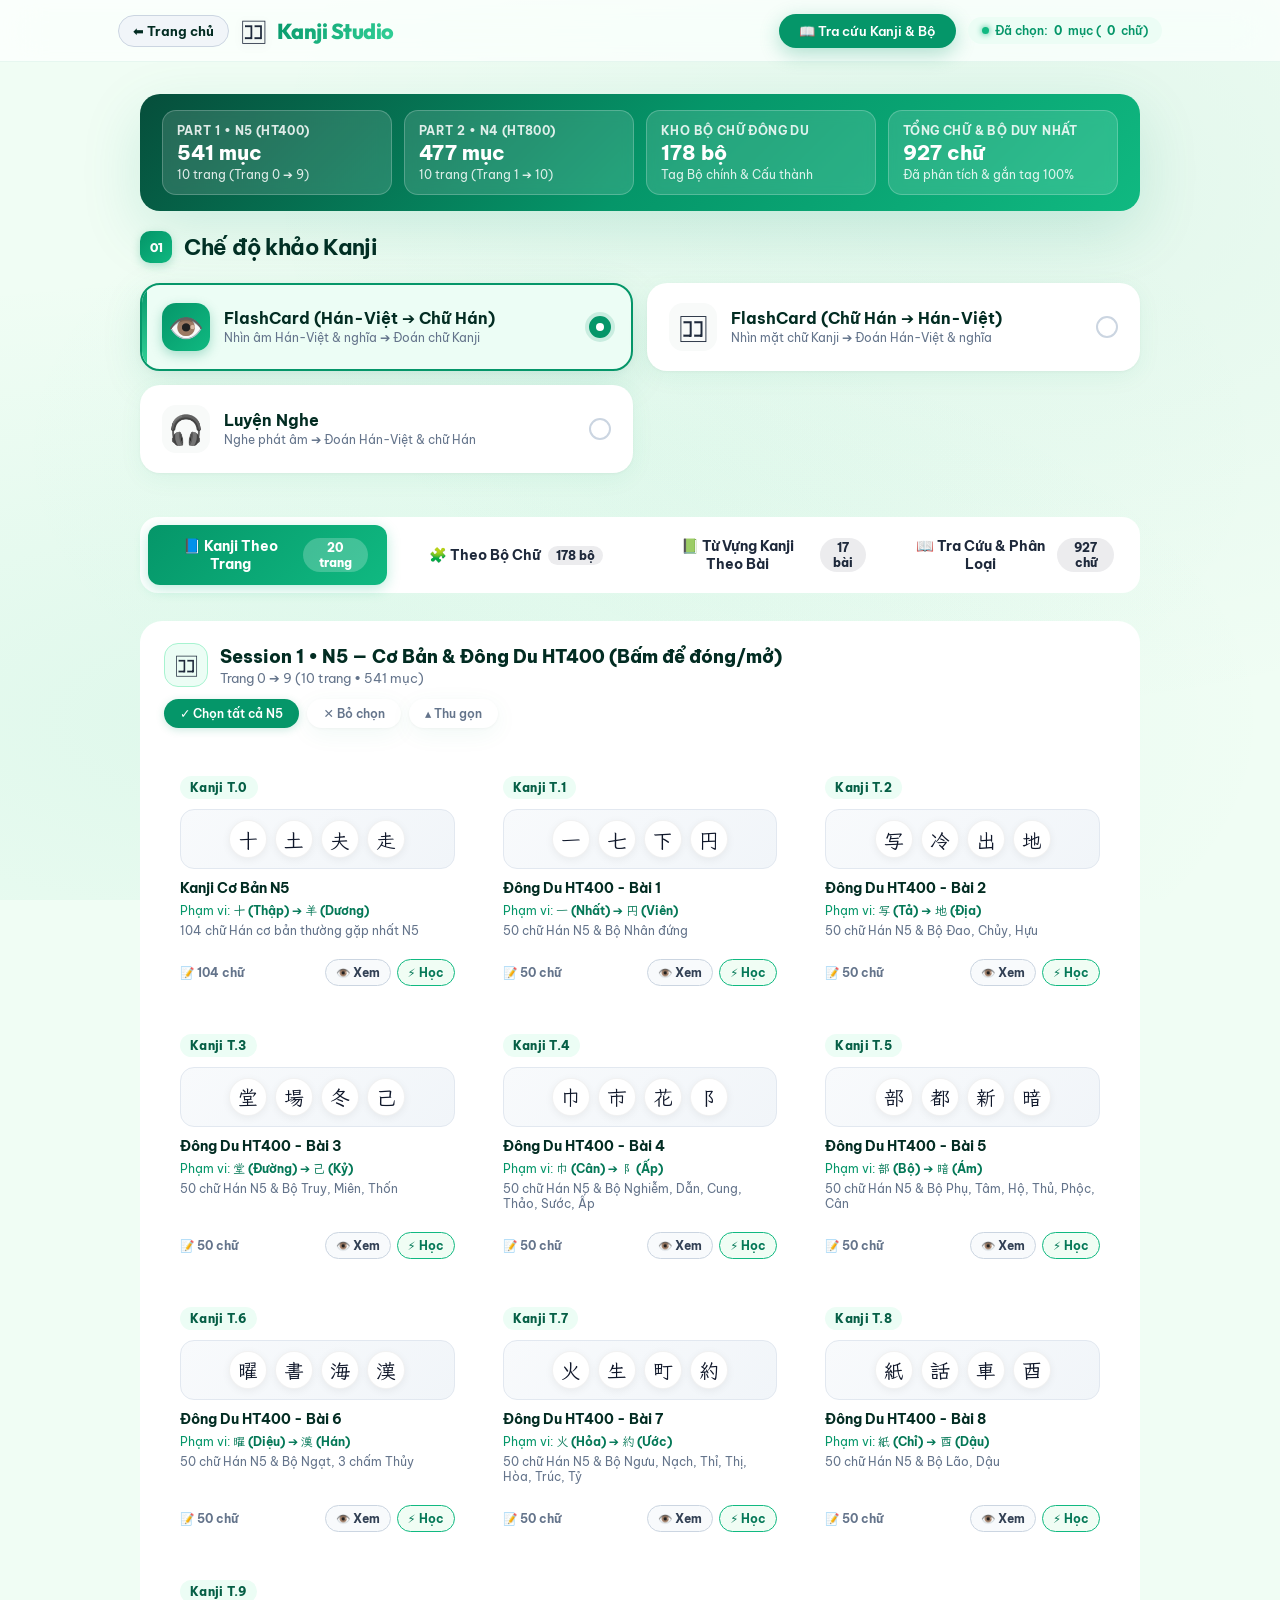
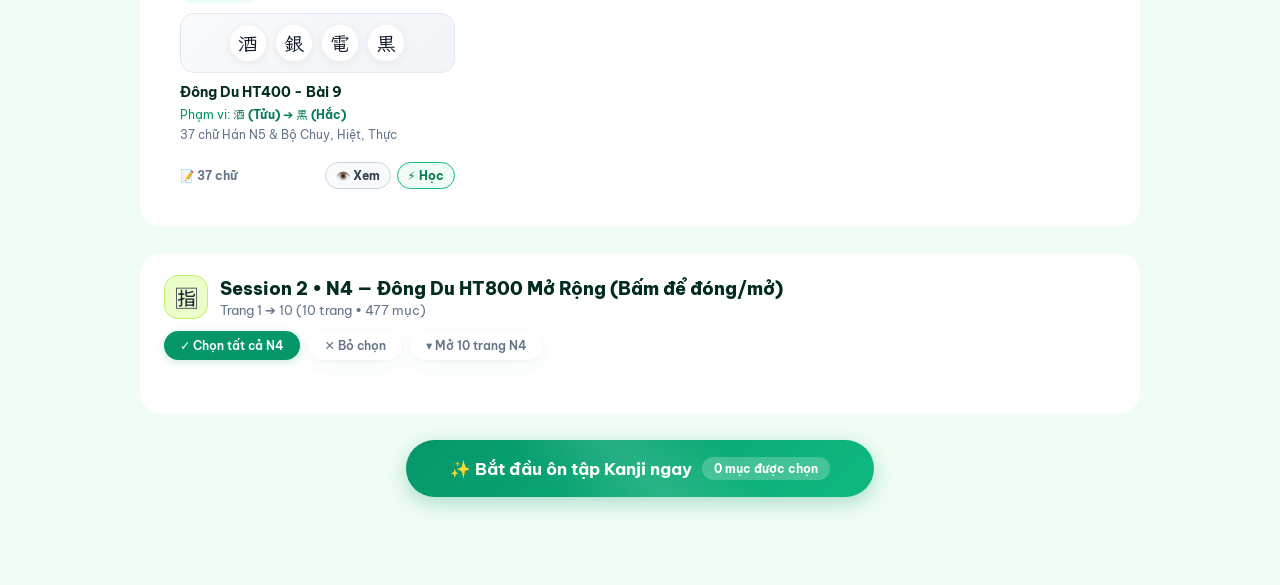
==== kanji.html @ 260697b8 "feat: ui, kanji, search update" ====
<!DOCTYPE html>
<html lang="vi">
<head>
    <meta charset="UTF-8">
    <meta name="viewport" content="width=device-width, initial-scale=1.0">
    <title>Kanji N5 & N4 | Học Theo Trang & Bộ Thủ - Japanese-Vocab</title>

    <!-- Google Fonts -->
    <link rel="preconnect" href="https://fonts.googleapis.com">
    <link rel="preconnect" href="https://fonts.gstatic.com" crossorigin>
    <link href="https://fonts.googleapis.com/css2?family=Be+Vietnam+Pro:ital,wght@0,400;0,500;0,600;0,700;0,800;1,400&family=Klee+One:wght@400;600&family=Noto+Sans+JP:wght@400;500;700&family=Outfit:wght@500;600;700;800&display=swap" rel="stylesheet">

    <!-- Stylesheets -->
    <link rel="stylesheet" href="css/style.css?v=20261118">
    <link rel="stylesheet" href="css/kanji.css?v=20261118">

    <!-- Kanji Data Files (N5 + N4 + Radical Tags) -->
    <script src="js/data/kanji0.js?v=20260903"></script>
    <script src="js/data/kanji1.js?v=20260903"></script>
    <script src="js/data/kanji2.js?v=20260903"></script>
    <script src="js/data/kanji3.js?v=20260903"></script>
    <script src="js/data/kanji4.js?v=20261118"></script>
    <script src="js/data/kanji5.js?v=20261118"></script>
    <script src="js/data/kanji6.js?v=20260903"></script>
    <script src="js/data/kanji7.js?v=20260903"></script>
    <script src="js/data/kanji8.js?v=20260903"></script>
    <script src="js/data/kanji9.js?v=20260923"></script>
    <script src="js/data/kanji800_1.js?v=20261113b"></script>
    <script src="js/data/kanji800_2.js?v=20261113b"></script>
    <script src="js/data/kanji800_3.js?v=20261118"></script>
    <script src="js/data/kanji800_4.js?v=20261118"></script>
    <script src="js/data/kanji800_5.js?v=20261118"></script>
    <script src="js/data/kanji800_6.js?v=20261118"></script>
    <script src="js/data/kanji800_7.js?v=20261118"></script>
    <script src="js/data/kanji800_8.js?v=20261118"></script>
    <script src="js/data/kanji800_9.js?v=20261118"></script>
    <script src="js/data/kanji800_10.js?v=20261118"></script>
    <script src="js/data/kanji_lessons.js?v=20261116"></script>
    <script src="js/data/chapters.js?v=20261119"></script>
    <script src="js/data/kanji_radicals.js?v=20261118"></script>
</head>
<body>

<!-- Header Navigation -->
<header class="app-header">
    <div class="header-container">
        <div class="kanji-page-brand">
            <a href="index.html" class="back-home-pill" title="Quay về trang ôn tập Từ vựng">⬅ Trang chủ</a>
            <div class="brand">
                <span class="brand-logo">🈁</span>
                <h1 class="brand-name">Kanji Studio</h1>
            </div>
        </div>
        <div class="header-right">
            <button type="button" class="nav-vocab-btn" onclick="switchKanjiTab('explorer')">
                📖 Tra cứu Kanji &amp; Bộ
            </button>
            <div class="header-status" id="kanji-selected-count-badge">
                <span class="status-dot"></span> Đã chọn: <strong id="kanji-count-num">0</strong> mục (<strong id="kanji-char-count-num">0</strong> chữ)
            </div>
        </div>
    </div>
</header>

<div class="container">
    <!-- Menu / Studio View -->
    <div class="menu-container" id="menu">

        <!-- Hero Summary Banner -->
        <div class="kanji-hero-banner">
            <div class="kanji-hero-stats" id="kanji-hero-stats">
                <!-- Populated dynamically by js/kanji-page.js -->
            </div>
        </div>

        <!-- Section 01: Study Mode -->
        <div class="section-block">
            <div class="section-title-wrap">
                <span class="section-badge">01</span>
                <h3 class="section-heading">Chế độ khảo Kanji</h3>
            </div>

            <div class="mode-grid">
                <label class="mode-card active">
                    <input type="radio" name="studyMode" value="flashcard" checked onchange="syncKanjiModeCards()">
                    <div class="mode-card-inner">
                        <div class="mode-icon">👁️</div>
                        <div class="mode-info">
                            <div class="mode-title">FlashCard (Hán-Việt ➔ Chữ Hán)</div>
                            <div class="mode-desc">Nhìn âm Hán-Việt &amp; nghĩa ➔ Đoán chữ Kanji</div>
                        </div>
                        <div class="radio-indicator"></div>
                    </div>
                </label>

                <label class="mode-card">
                    <input type="radio" name="studyMode" value="jp_to_vn" onchange="syncKanjiModeCards()">
                    <div class="mode-card-inner">
                        <div class="mode-icon">🈁</div>
                        <div class="mode-info">
                            <div class="mode-title">FlashCard (Chữ Hán ➔ Hán-Việt)</div>
                            <div class="mode-desc">Nhìn mặt chữ Kanji ➔ Đoán Hán-Việt &amp; nghĩa</div>
                        </div>
                        <div class="radio-indicator"></div>
                    </div>
                </label>

                <label class="mode-card">
                    <input type="radio" name="studyMode" value="listening" onchange="syncKanjiModeCards()">
                    <div class="mode-card-inner">
                        <div class="mode-icon">🎧</div>
                        <div class="mode-info">
                            <div class="mode-title">Luyện Nghe</div>
                            <div class="mode-desc">Nghe phát âm ➔ Đoán Hán-Việt &amp; chữ Hán</div>
                        </div>
                        <div class="radio-indicator"></div>
                    </div>
                </label>
            </div>
        </div>

        <!-- Workspace Tabs -->
        <div class="kanji-tabs-bar" id="kanji-tabs">
            <button type="button" class="kanji-tab-btn active" id="tab-btn-pages" onclick="switchKanjiTab('pages')">
                <span>📘 Kanji Theo Trang</span>
                <span class="kanji-tab-count" id="tab-count-pages">20 trang</span>
            </button>
            <button type="button" class="kanji-tab-btn" id="tab-btn-radicals" onclick="switchKanjiTab('radicals')">
                <span>🧩 Theo Bộ Chữ</span>
                <span class="kanji-tab-count" id="tab-count-radicals">178 bộ</span>
            </button>
            <button type="button" class="kanji-tab-btn" id="tab-btn-lessons" onclick="switchKanjiTab('lessons')">
                <span>📗 Từ Vựng Kanji Theo Bài</span>
                <span class="kanji-tab-count" id="tab-count-lessons">17 bài</span>
            </button>
            <button type="button" class="kanji-tab-btn" id="tab-btn-explorer" onclick="switchKanjiTab('explorer')">
                <span>📖 Tra Cứu &amp; Phân Loại</span>
                <span class="kanji-tab-count" id="tab-count-explorer">0 chữ</span>
            </button>
        </div>

        <!-- TAB 1: Học Theo Trang (Xếp gọn theo Session Part 1 N5 & Part 2 N4) -->
        <div id="tab-panel-pages">
            <!-- Part 1: N5 -->
            <div class="kanji-part-panel" id="kanji-n5-panel">
                <div class="kanji-part-header" style="cursor: pointer;" onclick="toggleStudioPartAccordion('n5', event)">
                    <div class="kph-title-group">
                        <div class="kph-icon">🈁</div>
                        <div>
                            <h3 class="kph-title">Session 1 • N5 — Cơ Bản &amp; Đông Du HT400 (Bấm để đóng/mở)</h3>
                            <p class="kph-sub" id="n5-pages-status">10 trang (Trang 0 ➔ 9) • 541 mục</p>
                        </div>
                    </div>
                    <div class="kph-actions" onclick="event.stopPropagation()">
                        <button type="button" class="mini-btn btn-mint" onclick="selectAllPartPages('kanji', true)">✓ Chọn tất cả N5</button>
                        <button type="button" class="mini-btn btn-ghost" onclick="selectAllPartPages('kanji', false)">✕ Bỏ chọn</button>
                        <button type="button" class="mini-btn btn-ghost" id="studio-part-toggle-n5" onclick="toggleStudioPartAccordion('n5', event)">▴ Thu gọn</button>
                    </div>
                </div>
                <div class="kanji-pages-grid" id="kanji-n5-pages-grid"></div>
            </div>

            <!-- Part 2: N4 -->
            <div class="kanji-part-panel" id="kanji-n4-panel">
                <div class="kanji-part-header" style="cursor: pointer;" onclick="toggleStudioPartAccordion('n4', event)">
                    <div class="kph-title-group">
                        <div class="kph-icon kph-icon-n4">🈯</div>
                        <div>
                            <h3 class="kph-title">Session 2 • N4 — Đông Du HT800 Mở Rộng (Bấm để đóng/mở)</h3>
                            <p class="kph-sub" id="n4-pages-status">10 trang (Trang 1 ➔ 10) • 477 mục mới ngoài HT400</p>
                        </div>
                    </div>
                    <div class="kph-actions" onclick="event.stopPropagation()">
                        <button type="button" class="mini-btn btn-mint" onclick="selectAllPartPages('kanji800', true)">✓ Chọn tất cả N4</button>
                        <button type="button" class="mini-btn btn-ghost" onclick="selectAllPartPages('kanji800', false)">✕ Bỏ chọn</button>
                        <button type="button" class="mini-btn btn-ghost" id="studio-part-toggle-n4" onclick="toggleStudioPartAccordion('n4', event)">▾ Mở 10 trang N4</button>
                    </div>
                </div>
                <div class="kanji-pages-grid" id="kanji-n4-pages-grid" style="display: none;"></div>
            </div>
        </div>

        <!-- TAB 3 (MỚI): Từ Vựng Kanji Theo Bài (17 Bài • 574 Từ) -->
        <div id="tab-panel-lessons" style="display: none;">
            <div class="kanji-part-panel">
                <div class="kanji-part-header">
                    <div class="kph-title-group">
                        <div class="kph-icon">📗</div>
                        <div>
                            <h3 class="kph-title">Từ Vựng Kanji Theo Bài (Đông Du Bài 1 ➔ Bài 25)</h3>
                            <p class="kph-sub" id="studio-lessons-status">17 bài chuyên đề • 574 từ vựng Hán tự</p>
                        </div>
                    </div>
                    <div class="kph-actions">
                        <button type="button" class="mini-btn btn-mint" onclick="selectAllStudioKanjiLessons(true)">✓ Chọn cả 17 bài</button>
                        <button type="button" class="mini-btn btn-ghost" onclick="selectAllStudioKanjiLessons(false)">✕ Bỏ chọn</button>
                    </div>
                </div>
                <div class="kanji-pages-grid" id="studio-kanji-lessons-grid"></div>
            </div>
        </div>

        <!-- TAB 2: Học Theo Bộ Chữ -->
        <div id="tab-panel-radicals" style="display: none;">
            <div class="radical-filter-panel">
                <div class="radical-search-row">
                    <div class="radical-search-box" onclick="document.getElementById('radical-search-input').focus()">
                        <span>🔍</span>
                        <input type="text" id="radical-search-input" placeholder="Tìm bộ chữ (VD: nhân đứng, thủy, mộc, 氵, 心, nước, cây...)" oninput="renderRadicalCards()" autocomplete="off">
                        <button type="button" class="search-clear-btn" id="radical-search-clear" onclick="clearRadicalSearch()" style="display: none;">✕</button>
                    </div>
                    <div class="select-all-bar">
                        <button type="button" class="mini-btn btn-mint" onclick="selectVisibleRadicals(true)">✓ Chọn bộ đang lọc</button>
                        <button type="button" class="mini-btn btn-ghost" onclick="selectVisibleRadicals(false)">✕ Bỏ chọn tất cả bộ</button>
                    </div>
                </div>

                <div class="filter-chips-row">
                    <div class="filter-chip-group">
                        <span class="filter-group-label">Phân loại:</span>
                        <button type="button" class="filter-pill-btn active" id="rad-mode-all" onclick="setRadicalMatchMode(true)">🎯 Cả Bộ chính &amp; Cấu thành</button>
                        <button type="button" class="filter-pill-btn" id="rad-mode-primary" onclick="setRadicalMatchMode(false)">📌 Chỉ Bộ chính</button>
                    </div>

                    <div class="filter-chip-group">
                        <span class="filter-group-label">Cấp độ:</span>
                        <button type="button" class="filter-pill-btn active" id="rad-lvl-all" onclick="setRadicalLevelFilter('all')">Tất cả (N5+N4)</button>
                        <button type="button" class="filter-pill-btn" id="rad-lvl-N5" onclick="setRadicalLevelFilter('N5')">Chỉ N5</button>
                        <button type="button" class="filter-pill-btn" id="rad-lvl-N4" onclick="setRadicalLevelFilter('N4')">Chỉ N4</button>
                    </div>
                </div>

                <div class="filter-chips-row">
                    <div class="filter-chip-group">
                        <span class="filter-group-label">Số nét bộ:</span>
                        <button type="button" class="filter-pill-btn active" data-stroke="all" onclick="setRadicalStrokeFilter('all')">Tất cả</button>
                        <button type="button" class="filter-pill-btn" data-stroke="1-2" onclick="setRadicalStrokeFilter('1-2')">1–2 nét</button>
                        <button type="button" class="filter-pill-btn" data-stroke="3" onclick="setRadicalStrokeFilter('3')">3 nét</button>
                        <button type="button" class="filter-pill-btn" data-stroke="4" onclick="setRadicalStrokeFilter('4')">4 nét</button>
                        <button type="button" class="filter-pill-btn" data-stroke="5-6" onclick="setRadicalStrokeFilter('5-6')">5–6 nét</button>
                        <button type="button" class="filter-pill-btn" data-stroke="7+" onclick="setRadicalStrokeFilter('7+')">7+ nét</button>
                    </div>
                </div>

                <div class="radical-toolbar-status">
                    <span id="radical-filter-stats">Đang hiển thị 0 bộ thủ</span>
                    <span id="radical-selected-stats">Đã chọn: <b>0 bộ</b></span>
                </div>
            </div>

            <div class="radicals-grid" id="radical-cards-grid"></div>
        </div>

        <!-- TAB 3: Tra Cứu & Phân Loại Kanji -->
        <div id="tab-panel-explorer" style="display: none;">
            <div class="explorer-panel">
                <div class="radical-search-row" style="margin-bottom: 12px;">
                    <div class="radical-search-box" onclick="document.getElementById('explorer-search-input').focus()">
                        <span>🔍</span>
                        <input type="text" id="explorer-search-input" placeholder="Tìm chữ Hán, Hán-Việt, nghĩa tiếng Việt hoặc tên bộ chữ..." oninput="handleExplorerFilterChange()" autocomplete="off">
                        <button type="button" class="search-clear-btn" id="explorer-search-clear" onclick="clearExplorerSearch()" style="display: none;">✕</button>
                    </div>
                </div>

                <div class="explorer-controls">
                    <select class="explorer-select" id="explorer-level-filter" onchange="handleExplorerFilterChange()">
                        <option value="all">📚 Tất cả cấp độ (N5 + N4)</option>
                        <option value="N5">🈁 Chỉ N5 (Cơ bản &amp; HT400)</option>
                        <option value="N4">🈯 Chỉ N4 (HT800)</option>
                    </select>

                    <select class="explorer-select" id="explorer-page-filter" onchange="handleExplorerFilterChange()">
                        <option value="all">📄 Tất cả các trang</option>
                    </select>

                    <select class="explorer-select" id="explorer-radical-filter" onchange="handleExplorerFilterChange()">
                        <option value="all">🧩 Tất cả bộ chữ</option>
                    </select>

                    <select class="explorer-select" id="explorer-match-filter" onchange="handleExplorerFilterChange()">
                        <option value="all">🎯 Gồm cả bộ cấu thành</option>
                        <option value="primary">📌 Chỉ trùng bộ chính</option>
                    </select>

                    <select class="explorer-select" id="explorer-sort-filter" onchange="handleExplorerFilterChange()">
                        <option value="hv_az">🈴 Từ điển Hán-Việt (A ➔ Y)</option>
                        <option value="vn_az">🔤 Từ điển Nghĩa Việt (A ➔ Y)</option>
                        <option value="page">📄 Theo Thứ Tự Trang</option>
                    </select>
                </div>

                <div class="explorer-actions-bar">
                    <span id="explorer-count-info" class="count-badge-text">Đang tải...</span>
                    <div class="toolbar-actions">
                        <button type="button" class="km-btn km-btn-select-all" onclick="studyExplorerFiltered()">🚀 Ôn tập danh sách này</button>
                        <button type="button" class="btn-md-export" onclick="exportExplorerMarkdown()">📥 Xuất .MD</button>
                        <button type="button" class="btn-md-copy" onclick="copyExplorerMarkdown()">📋 Copy MD</button>
                    </div>
                </div>

                <div class="explorer-table-wrap" id="explorer-table-wrap">
                    <table class="vocab-data-table">
                        <thead>
                            <tr>
                                <th style="width: 52px; text-align: center;">STT</th>
                                <th style="width: 76px; text-align: center;">Chữ</th>
                                <th>Hán-Việt &amp; Nghĩa</th>
                                <th>Tag Bộ Chữ (Bấm vào bộ để lọc)</th>
                                <th style="width: 68px; text-align: center;">Đọc</th>
                            </tr>
                        </thead>
                        <tbody id="explorer-table-body"></tbody>
                    </table>
                    <div class="vocab-empty-view" id="explorer-empty-state" style="display: none;">
                        <div class="empty-emoji">🔍</div>
                        <h4>Không tìm thấy chữ Hán phù hợp</h4>
                        <p>Thử đổi từ khóa hoặc đặt lại bộ lọc cấp độ / bộ chữ.</p>
                    </div>
                </div>
            </div>
        </div>

        <!-- Floating Start Action Bar -->
        <div class="action-footer">
            <button type="button" class="start-btn-main" onclick="startKanjiStudioReview()">
                <span class="btn-text">✨ Bắt đầu ôn tập Kanji ngay</span>
                <span class="btn-badge" id="kanji-start-count-badge">0 chữ được chọn</span>
            </button>
        </div>
    </div>

    <!-- Flashcard Interface (Dùng chung engine js/study.js) -->
    <div class="card" id="flashcard" onmousedown="handleCardMouseDown(event)" ontouchstart="handleCardTouchStart(event)" onclick="handleCardClick(event)">
        <div class="header-bar" id="flashcard-header">
            <button type="button" class="back-menu-btn" onclick="returnToMenu(event)">⬅ Menu Kanji</button>
            <div class="progress" id="progress">Câu 0/0</div>
            <button type="button" id="star-btn" class="star-btn" onclick="toggleMark(event)" title="Đánh dấu câu này (Phím M)">☆</button>
        </div>

        <div id="flashcard-content">
            <div class="word-vn" id="word-vn">Đang tải...</div>

            <div class="listen-prompt" id="listen-prompt" style="display: none;" onclick="playAudio(event)">
                <div class="big-icon">🔊</div>
                <div class="small-text">Bấm để nghe lại phát âm</div>
            </div>

            <div class="answer-box">
                <div class="word-jp" id="word-jp" style="display: none;"></div>
                <button type="button" class="speak-btn" id="speak-btn" style="display: none;" onclick="playAudio(event)" title="Nghe phát âm">🔊 Phát âm</button>
            </div>

            <div class="button-group">
                <button type="button" class="btn btn-prev" id="prev-btn" onclick="prevQuestion(event)">Quay lại</button>
                <button type="button" class="btn btn-main" id="action-btn" onclick="handleActionClick(event)">Xem đáp án</button>
            </div>
        </div>

        <!-- End Screen -->
        <div id="end-screen">
            <h2>🎉 Hoàn thành xuất sắc!</h2>
            <p>Bạn đã hoàn thành xong bộ chữ Hán đã chọn.</p>
            <div class="end-actions">
                <button type="button" class="start-btn-main" onclick="restartAll(event)">🔄 Ôn lại bộ này từ đầu</button>
                <button type="button" class="start-btn-main btn-star-marked" id="btn-review-marked" onclick="reviewMarked(event)" style="display: none;">⭐ Ôn lại câu đã đánh dấu (0)</button>
                <button type="button" class="start-btn-main btn-secondary" onclick="returnToMenu(event)">🏠 Trở về Menu Kanji</button>
            </div>
        </div>
    </div>
</div>

<!-- Detail Preview Modal (Xem danh sách chữ của 1 Trang hoặc 1 Bộ) -->
<div class="modal-overlay" id="kanji-detail-modal" style="display: none;" onclick="closeKanjiDetailModalOnOverlay(event)">
    <div class="modal-card kanji-modal-card" onclick="event.stopPropagation()" onmousedown="event.stopPropagation()" ontouchstart="event.stopPropagation()">
        <div class="modal-header">
            <div class="modal-title-group">
                <div class="modal-title-icon kanji-header-icon" id="kdm-icon">🈁</div>
                <div>
                    <h2 class="modal-heading" id="kdm-heading">Chi tiết danh sách chữ Hán</h2>
                    <p class="modal-subheading" id="kdm-subheading">0 chữ Hán</p>
                </div>
            </div>
            <button type="button" class="modal-close-btn" onclick="closeKanjiDetailModal()" title="Đóng cửa sổ">✕</button>
        </div>

        <div class="kanji-modal-body">
            <div class="preview-kanji-grid" id="kdm-grid"></div>
        </div>

        <div class="kanji-modal-footer">
            <button type="button" class="km-footer-btn km-btn-close" onclick="closeKanjiDetailModal()">Đóng</button>
            <button type="button" class="km-footer-btn km-btn-start" id="kdm-start-btn">🚀 Học ngay bộ này</button>
        </div>
    </div>
</div>

<!-- Application Core Scripts -->
<script src="js/audio.js?v=20260908"></script>
<script src="js/study.js?v=20261118"></script>
<script src="js/kanji-page.js?v=20261118"></script>

</body>
</html>
---- css/style.css ----
/* ==========================================================================
   Japanese-Vocab — Premium Emerald Edition
   A completely fresh redesign with modern visual language
   ========================================================================== */

@import url('https://fonts.googleapis.com/css2?family=Be+Vietnam+Pro:ital,wght@0,400;0,500;0,600;0,700;0,800;1,400&family=Klee+One:wght@400;600&family=Noto+Sans+JP:wght@400;500;700&family=Outfit:wght@500;600;700;800&display=swap');

/* --------------------------------------------------------------------------
   1. Design Tokens
   -------------------------------------------------------------------------- */
:root {
    --primary: #059669;
    --primary-hover: #047857;
    --primary-light: #ecfdf5;
    --primary-subtle: rgba(5, 150, 105, 0.08);
    --accent: #10b981;
    --accent-light: #34d399;
    --accent-glow: rgba(16, 185, 129, 0.25);

    --bg-body: #f0fdf4;
    --bg-card: #ffffff;
    --bg-inset: #f8faf9;
    --text-heading: #022c22;
    --text-body: #1e293b;
    --text-muted: #64748b;
    --text-subtle: #94a3b8;
    --border-soft: rgba(5, 150, 105, 0.10);

    /* Typography Tokens */
    --font-vietnamese: 'Be Vietnam Pro', system-ui, -apple-system, BlinkMacSystemFont, 'Segoe UI', Roboto, 'Helvetica Neue', Arial, sans-serif;
    --font-japanese: 'Klee One', 'Noto Sans JP', 'Yu Gothic UI', 'Yu Gothic', 'Meiryo', 'Hiragino Sans', sans-serif;

    --radius-sm: 12px;
    --radius-md: 20px;
    --radius-lg: 28px;
    --radius-pill: 100px;

    --shadow-card: 0 1px 3px rgba(0,0,0,0.04), 0 6px 24px rgba(5,150,105,0.06);
    --shadow-card-hover: 0 12px 40px rgba(5,150,105,0.12), 0 2px 8px rgba(0,0,0,0.04);
    --shadow-float: 0 20px 60px rgba(5,150,105,0.15);
    --shadow-btn: 0 6px 20px rgba(5,150,105,0.30);
    --shadow-btn-hover: 0 10px 35px rgba(5,150,105,0.40);
    --shadow-inset: inset 0 2px 4px rgba(0,0,0,0.03);
}

/* --------------------------------------------------------------------------
   2. Reset & Base
   -------------------------------------------------------------------------- */
*, *::before, *::after {
    box-sizing: border-box;
    margin: 0;
    padding: 0;
}

html { scroll-behavior: smooth; }

body {
    font-family: var(--font-vietnamese), var(--font-japanese);
    color: var(--text-body);
    min-height: 100vh;
    user-select: none;
    -webkit-user-select: none;
    -webkit-font-smoothing: antialiased;

    /* ── Animated mesh gradient background ── */
    background:
        radial-gradient(ellipse 80% 50% at 20% 80%, rgba(16,185,129,0.08), transparent),
        radial-gradient(ellipse 60% 60% at 80% 20%, rgba(5,150,105,0.06), transparent),
        radial-gradient(ellipse 50% 40% at 50% 50%, rgba(52,211,153,0.04), transparent),
        var(--bg-body);
    background-attachment: fixed;
}

/* Hide native inputs inside our custom cards */
.mode-card input[type="radio"],
.product-card input[type="checkbox"] {
    position: absolute;
    opacity: 0;
    width: 0;
    height: 0;
    pointer-events: none;
}

button, input, select, textarea, label {
    font-family: inherit;
}

::selection {
    background: var(--primary);
    color: #ffffff;
}

::-moz-selection {
    background: var(--primary);
    color: #ffffff;
}

/* ── Scrollbar ── */
::-webkit-scrollbar { width: 5px; }
::-webkit-scrollbar-track { background: transparent; }
::-webkit-scrollbar-thumb { background: var(--accent); border-radius: 10px; }
::-webkit-scrollbar-thumb:hover { background: var(--primary); }

/* ── Utilities ── */
.flex-between { display: flex; justify-content: space-between; align-items: center; }
.flex-align   { display: flex; align-items: center; }
.gap-8        { gap: 8px; }

/* --------------------------------------------------------------------------
   3. Header — Floating Glass Bar
   -------------------------------------------------------------------------- */
.app-header {
    position: sticky;
    top: 0;
    z-index: 100;
    background: rgba(255,255,255,0.72);
    backdrop-filter: saturate(180%) blur(20px);
    -webkit-backdrop-filter: saturate(180%) blur(20px);
    border-bottom: 1px solid rgba(5,150,105,0.08);
}

.header-container {
    max-width: 1100px;
    margin: 0 auto;
    padding: 12px 28px;
    display: flex;
    justify-content: space-between;
    align-items: center;
}

.brand {
    display: flex;
    align-items: center;
    gap: 10px;
}

.brand-logo {
    font-size: 1.6rem;
    filter: drop-shadow(0 2px 4px rgba(0,0,0,0.1));
}

.brand-name {
    font-family: 'Outfit', var(--font-vietnamese);
    font-size: 1.35rem;
    font-weight: 800;
    letter-spacing: -0.5px;
    background: linear-gradient(135deg, var(--primary) 0%, var(--accent-light) 100%);
    -webkit-background-clip: text;
    -webkit-text-fill-color: transparent;
}

.header-right {
    display: flex;
    align-items: center;
    gap: 12px;
}

.nav-vocab-btn {
    background: var(--primary);
    color: #fff;
    border: none;
    padding: 9px 20px;
    border-radius: var(--radius-pill);
    font-size: 0.82rem;
    font-weight: 600;
    cursor: pointer;
    transition: all 0.25s;
    box-shadow: var(--shadow-btn);
    display: flex;
    align-items: center;
    gap: 6px;
    white-space: nowrap;
}

.nav-vocab-btn:hover {
    background: var(--primary-hover);
    box-shadow: var(--shadow-btn-hover);
    transform: translateY(-1px);
}

.header-status {
    display: flex;
    align-items: center;
    gap: 6px;
    font-size: 0.78rem;
    font-weight: 600;
    color: var(--primary);
    background: var(--primary-light);
    padding: 6px 14px;
    border-radius: var(--radius-pill);
}

.status-dot {
    width: 7px;
    height: 7px;
    border-radius: 50%;
    background: var(--accent);
    box-shadow: 0 0 6px var(--accent);
    animation: pulse-dot 2s infinite;
}

@keyframes pulse-dot {
    0%, 100% { opacity: 1; }
    50% { opacity: 0.4; }
}

/* --------------------------------------------------------------------------
   4. Main Container
   -------------------------------------------------------------------------- */
.container, .menu-container {
    max-width: 960px;
    margin: 0 auto;
    padding: 36px 28px 60px;
}

/* --------------------------------------------------------------------------
   5. Vocab Summary Banner — Gradient Glass Card
   -------------------------------------------------------------------------- */
.vocab-summary-banner {
    position: relative;
    display: flex;
    align-items: center;
    gap: 20px;
    padding: 24px 28px;
    margin-bottom: 44px;
    border-radius: var(--radius-lg);
    background: linear-gradient(135deg, #065f46 0%, #059669 40%, #10b981 100%);
    color: #fff;
    cursor: pointer;
    overflow: hidden;
    box-shadow: var(--shadow-float);
    transition: transform 0.3s, box-shadow 0.3s;
}

.vocab-summary-banner::before {
    content: '';
    position: absolute;
    inset: 0;
    background: url("data:image/svg+xml,%3Csvg width='40' height='40' viewBox='0 0 40 40' xmlns='http://www.w3.org/2000/svg'%3E%3Cg fill='%23ffffff' fill-opacity='0.04'%3E%3Ccircle cx='20' cy='20' r='2'/%3E%3C/g%3E%3C/svg%3E");
    pointer-events: none;
}

.vocab-summary-banner:hover {
    transform: translateY(-3px) scale(1.005);
    box-shadow: 0 24px 60px rgba(5,150,105,0.25);
}

.banner-icon-wrap {
    font-size: 2.4rem;
    flex-shrink: 0;
    filter: drop-shadow(0 2px 8px rgba(0,0,0,0.2));
}

.banner-info { flex: 1; }

.banner-badge {
    display: inline-flex;
    font-size: 0.68rem;
    font-weight: 700;
    letter-spacing: 0.8px;
    text-transform: uppercase;
    background: rgba(255,255,255,0.20);
    padding: 3px 10px;
    border-radius: var(--radius-pill);
    margin-bottom: 6px;
}

.banner-title {
    font-family: var(--font-vietnamese);
    font-size: 1.25rem;
    font-weight: 700;
    margin-bottom: 2px;
    text-shadow: 0 1px 3px rgba(0,0,0,0.15);
}

.banner-desc {
    font-size: 0.82rem;
    opacity: 0.85;
    line-height: 1.4;
}

.banner-action-btn {
    background: rgba(255,255,255,0.18);
    border: 1px solid rgba(255,255,255,0.25);
    color: #fff;
    padding: 10px 22px;
    border-radius: var(--radius-pill);
    font-size: 0.82rem;
    font-weight: 600;
    cursor: pointer;
    white-space: nowrap;
    flex-shrink: 0;
    transition: all 0.25s;
    backdrop-filter: blur(4px);
}

.banner-action-btn:hover {
    background: rgba(255,255,255,0.30);
    transform: scale(1.03);
}

/* --------------------------------------------------------------------------
   6. Section Blocks
   -------------------------------------------------------------------------- */
.section-block {
    margin-bottom: 44px;
}

.section-title-wrap {
    display: flex;
    align-items: center;
    gap: 12px;
    margin-bottom: 20px;
    flex-wrap: wrap;
}

.section-badge {
    width: 32px;
    height: 32px;
    display: grid;
    place-items: center;
    background: linear-gradient(135deg, var(--primary), var(--accent));
    color: #fff;
    border-radius: 10px;
    font-family: 'Outfit', var(--font-vietnamese);
    font-size: 0.78rem;
    font-weight: 800;
    box-shadow: 0 3px 10px rgba(5,150,105,0.25);
}

.section-heading {
    font-family: var(--font-vietnamese);
    font-size: 1.35rem;
    font-weight: 700;
    color: var(--text-heading);
    letter-spacing: -0.3px;
}

/* --------------------------------------------------------------------------
   7. Mode Selection Cards — Horizontal Pills
   -------------------------------------------------------------------------- */
.mode-grid {
    display: grid;
    grid-template-columns: repeat(2, 1fr);
    gap: 14px;
}

.mode-card {
    position: relative;
    background: var(--bg-card);
    border: 2px solid transparent;
    border-radius: var(--radius-md);
    padding: 18px 20px;
    cursor: pointer;
    transition: all 0.3s cubic-bezier(0.22, 1, 0.36, 1);
    box-shadow: var(--shadow-card);
    overflow: hidden;
}

.mode-card::after {
    content: '';
    position: absolute;
    top: 0; left: 0; bottom: 0;
    width: 0;
    background: linear-gradient(180deg, var(--primary), var(--accent-light));
    border-radius: var(--radius-md) 0 0 var(--radius-md);
    transition: width 0.3s;
}

.mode-card:hover:not(.disabled-card) {
    box-shadow: var(--shadow-card-hover);
    transform: translateY(-3px);
}

.mode-card.active {
    border-color: var(--primary);
    background: var(--primary-light);
    box-shadow: var(--shadow-card-hover);
}

.mode-card.active::after {
    width: 5px;
}

.mode-card-inner {
    display: flex;
    align-items: center;
    gap: 14px;
    position: relative;
    z-index: 1;
}

.mode-icon {
    font-size: 1.8rem;
    width: 48px;
    height: 48px;
    display: grid;
    place-items: center;
    background: var(--bg-inset);
    border-radius: 14px;
    flex-shrink: 0;
    transition: all 0.3s;
}

.mode-card.active .mode-icon {
    background: linear-gradient(135deg, var(--primary), var(--accent));
    box-shadow: 0 4px 12px rgba(5,150,105,0.3);
}

.mode-info { flex: 1; min-width: 0; }

.mode-title {
    font-family: var(--font-vietnamese);
    font-size: 0.98rem;
    font-weight: 700;
    color: var(--text-heading);
    margin-bottom: 2px;
}

.mode-desc {
    font-size: 0.78rem;
    color: var(--text-muted);
    line-height: 1.35;
}

.radio-indicator {
    width: 22px;
    height: 22px;
    border-radius: 50%;
    border: 2.5px solid #cbd5e1;
    flex-shrink: 0;
    transition: all 0.25s;
    position: relative;
}

.mode-card.active .radio-indicator {
    border-color: var(--primary);
    background: var(--primary);
    box-shadow: 0 0 0 4px rgba(5,150,105,0.15);
}

.mode-card.active .radio-indicator::after {
    content: '';
    position: absolute;
    inset: 5px;
    background: #fff;
    border-radius: 50%;
}

.disabled-card {
    opacity: 0.45;
    cursor: not-allowed;
    pointer-events: none;
}

.coming-soon-badge {
    display: inline-block;
    font-size: 0.6rem;
    font-weight: 800;
    letter-spacing: 1px;
    color: var(--text-subtle);
    background: #f1f5f9;
    padding: 2px 8px;
    border-radius: var(--radius-pill);
    vertical-align: middle;
}

/* --------------------------------------------------------------------------
   8. Chapter Selection Cards — Elevated Cards with Accent Top Bar
   -------------------------------------------------------------------------- */
.select-all-bar {
    display: flex;
    gap: 8px;
}

.mini-btn {
    padding: 7px 16px;
    border-radius: var(--radius-pill);
    font-size: 0.78rem;
    font-weight: 600;
    cursor: pointer;
    border: none;
    transition: all 0.2s;
}

.btn-mint {
    background: var(--primary);
    color: #fff;
    box-shadow: 0 2px 8px rgba(5,150,105,0.2);
}
.btn-mint:hover {
    background: var(--primary-hover);
    box-shadow: 0 4px 12px rgba(5,150,105,0.3);
}

.btn-ghost {
    background: var(--bg-card);
    color: var(--text-muted);
    box-shadow: var(--shadow-card);
}
.btn-ghost:hover {
    color: var(--text-body);
    box-shadow: var(--shadow-card-hover);
}

.chapter-grid {
    display: grid;
    grid-template-columns: repeat(auto-fill, minmax(210px, 1fr));
    gap: 14px;
}

.product-card {
    position: relative;
    background: var(--bg-card);
    border: none;
    border-radius: var(--radius-md);
    padding: 0;
    cursor: pointer;
    box-shadow: var(--shadow-card);
    transition: all 0.35s cubic-bezier(0.22, 1, 0.36, 1);
    overflow: hidden;
}

/* ── Accent Top Bar ── */
.product-card::before {
    content: '';
    display: block;
    height: 4px;
    background: linear-gradient(90deg, var(--accent), var(--primary), var(--accent-light));
    background-size: 200%;
    opacity: 0.3;
    transition: opacity 0.3s;
}

.product-card:hover {
    transform: translateY(-5px);
    box-shadow: var(--shadow-card-hover);
}

.product-card:hover::before {
    opacity: 0.7;
}

.product-card.active {
    box-shadow: 0 0 0 2.5px var(--primary), var(--shadow-card-hover);
}

.product-card.active::before {
    opacity: 1;
    animation: shimmer 2s linear infinite;
}

@keyframes shimmer {
    0% { background-position: 200% 0; }
    100% { background-position: -200% 0; }
}

.card-content {
    padding: 18px 18px 16px;
}

.card-header-row {
    display: flex;
    justify-content: space-between;
    align-items: center;
    margin-bottom: 10px;
}

.chapter-tag {
    font-size: 0.65rem;
    font-weight: 800;
    letter-spacing: 0.6px;
    text-transform: uppercase;
    color: var(--primary);
    background: var(--primary-light);
    padding: 3px 10px;
    border-radius: var(--radius-pill);
}

.tag-emerald {
    color: #065f46;
    background: #d1fae5;
}

.card-tag-group {
    display: flex;
    flex-wrap: wrap;
    align-items: center;
    gap: 6px;
}

.tag-part {
    color: #0f766e;
    background: #ccfbf1;
    border: 1px solid rgba(15, 118, 110, 0.22);
}

/* Kanji 800 — màu bút dạ quang xanh lá */
.tag-lime {
    color: #3f6212;
    background: #d9f99d;
}

.card-checkbox {
    width: 22px;
    height: 22px;
    border-radius: 7px;
    border: 2.5px solid #d1d5db;
    display: grid;
    place-items: center;
    transition: all 0.2s;
    background: #fff;
    flex-shrink: 0;
}

.product-card:has(input:checked) .card-checkbox,
.product-card.active .card-checkbox {
    background: var(--primary);
    border-color: var(--primary);
    box-shadow: 0 2px 8px rgba(5,150,105,0.3);
}

.product-card:has(input:checked) .card-checkbox::after,
.product-card.active .card-checkbox::after {
    content: "✓";
    color: white;
    font-size: 12px;
    font-weight: 900;
    line-height: 1;
}

.card-icon {
    font-size: 2rem;
    margin-bottom: 8px;
    filter: drop-shadow(0 2px 4px rgba(0,0,0,0.06));
}

.card-title {
    font-family: var(--font-vietnamese);
    font-size: 1.02rem;
    font-weight: 700;
    color: var(--text-heading);
    margin-bottom: 3px;
    line-height: 1.3;
}

.card-desc {
    font-size: 0.76rem;
    color: var(--text-muted);
    line-height: 1.4;
}

/* --------------------------------------------------------------------------
   9. Start Button — Hero Pill
   -------------------------------------------------------------------------- */
.action-footer {
    margin-top: 8px;
    display: flex;
    justify-content: center;
    padding-bottom: 24px;
}

.start-btn-main {
    display: inline-flex;
    align-items: center;
    justify-content: center;
    gap: 10px;
    background: linear-gradient(135deg, var(--primary) 0%, var(--accent) 50%, var(--accent-light) 100%);
    background-size: 200% 200%;
    color: white;
    border: none;
    padding: 17px 44px;
    font-family: var(--font-vietnamese);
    font-size: 1.05rem;
    font-weight: 700;
    border-radius: var(--radius-pill);
    cursor: pointer;
    box-shadow: var(--shadow-btn);
    transition: all 0.3s;
    animation: btn-gradient 4s ease infinite;
    position: relative;
    overflow: hidden;
}

.start-btn-main::after {
    content: '';
    position: absolute;
    top: -50%; left: -50%;
    width: 200%; height: 200%;
    background: linear-gradient(45deg, transparent 40%, rgba(255,255,255,0.12) 50%, transparent 60%);
    animation: btn-shine 3s ease-in-out infinite;
}

@keyframes btn-gradient {
    0%, 100% { background-position: 0% 50%; }
    50% { background-position: 100% 50%; }
}

@keyframes btn-shine {
    0% { transform: translateX(-100%) rotate(25deg); }
    100% { transform: translateX(100%) rotate(25deg); }
}

.start-btn-main:hover {
    transform: translateY(-3px) scale(1.02);
    box-shadow: var(--shadow-btn-hover);
}

.start-btn-main:active {
    transform: translateY(0) scale(0.98);
}

.btn-text {
    position: relative;
    z-index: 1;
}

.btn-badge {
    position: relative;
    z-index: 1;
    background: rgba(255,255,255,0.22);
    padding: 4px 12px;
    border-radius: var(--radius-pill);
    font-size: 0.72rem;
    font-weight: 700;
}

.btn-secondary {
    background: var(--bg-card) !important;
    color: var(--text-body) !important;
    border: 2px solid var(--border-soft) !important;
    box-shadow: var(--shadow-card) !important;
    animation: none !important;
}
.btn-secondary:hover {
    border-color: var(--primary) !important;
    box-shadow: var(--shadow-card-hover) !important;
}

.btn-star-marked {
    background: linear-gradient(135deg, #f59e0b, #ef4444) !important;
    animation: none !important;
}

/* --------------------------------------------------------------------------
   10. Flashcard — Centered Stage Card
   -------------------------------------------------------------------------- */
.card {
    max-width: 680px;
    margin: 48px auto;
    padding: 0;
    background: var(--bg-card);
    border-radius: var(--radius-lg);
    box-shadow: var(--shadow-float);
    overflow: hidden;
    display: none;
    animation: card-enter 0.5s cubic-bezier(0.22, 1, 0.36, 1);
    position: relative;
    user-select: none;
    -webkit-user-select: none;
    touch-action: manipulation;
}

.card::before {
    content: '';
    display: block;
    height: 5px;
    background: linear-gradient(90deg, var(--primary), var(--accent), var(--accent-light), var(--primary));
    background-size: 300%;
    animation: shimmer 3s linear infinite;
}

@keyframes card-enter {
    from { opacity: 0; transform: translateY(30px) scale(0.97); }
    to   { opacity: 1; transform: translateY(0) scale(1); }
}

#flashcard-content, #end-screen {
    padding: 32px 36px;
}

.header-bar {
    display: flex;
    justify-content: space-between;
    align-items: center;
    padding: 16px 28px;
    background: var(--bg-inset);
    border-bottom: 1px solid rgba(0,0,0,0.04);
}

.back-menu-btn {
    background: none;
    border: 1.5px solid var(--border-soft);
    color: var(--text-muted);
    padding: 7px 16px;
    border-radius: var(--radius-pill);
    font-size: 0.82rem;
    font-weight: 600;
    cursor: pointer;
    transition: all 0.2s;
}
.back-menu-btn:hover {
    color: var(--primary);
    border-color: var(--primary);
    background: var(--primary-light);
}

.progress {
    font-family: var(--font-vietnamese);
    font-size: 0.85rem;
    font-weight: 600;
    color: var(--primary);
    background: var(--primary-light);
    padding: 5px 16px;
    border-radius: var(--radius-pill);
}

.star-btn {
    background: none;
    border: none;
    font-size: 1.6rem;
    cursor: pointer;
    transition: all 0.25s;
    color: #d1d5db;
}
.star-btn:hover {
    color: var(--star);
    transform: scale(1.2);
}
.star-btn.marked {
    color: var(--star);
    filter: drop-shadow(0 0 8px rgba(245,158,11,0.5));
    animation: star-pop 0.3s cubic-bezier(0.175, 0.885, 0.32, 1.275);
}

@keyframes star-pop {
    0% { transform: scale(1); }
    50% { transform: scale(1.4); }
    100% { transform: scale(1); }
}

.word-vn {
    font-family: var(--font-vietnamese);
    font-size: 2.7rem;
    font-weight: 700;
    color: var(--text-heading);
    text-align: center;
    justify-content: center;
    align-items: center;
    min-height: 80px;
    margin: 32px 0 16px;
    line-height: 1.3;
    letter-spacing: -0.2px;
    word-break: break-word;
    overflow-wrap: break-word;
    user-select: text;
    -webkit-user-select: text;
    -webkit-touch-callout: default;
    cursor: text;
}

.word-jp {
    font-family: var(--font-japanese);
    font-size: 3.3rem;
    font-weight: 600;
    text-align: center;
    color: var(--primary);
    margin: 8px 0 20px;
    letter-spacing: 1px;
    line-height: 1.35;
    animation: answer-reveal 0.4s ease-out;
    user-select: text;
    -webkit-user-select: text;
    -webkit-touch-callout: default;
    cursor: text;
}

/* ── Câu hỏi Kanji theo bài: .word-vn chứa chữ Hán tiếng Nhật ── */
.word-vn.word-vn-japanese {
    font-family: var(--font-japanese), var(--font-vietnamese);
    font-size: 3.3rem;
    font-weight: 600;
    letter-spacing: 1px;
}

/* ── Chế độ Nhật -> Việt: .word-vn chứa tiếng Nhật, .word-jp chứa tiếng Việt ── */
.card-mode-jp-to-vn .word-vn {
    font-family: var(--font-japanese);
    font-size: 3.3rem;
    font-weight: 600;
    letter-spacing: 1px;
}

.card-mode-jp-to-vn .word-jp {
    font-family: var(--font-vietnamese);
    font-size: 2.7rem;
    font-weight: 700;
    letter-spacing: -0.2px;
}

.word-jp-main {
    display: block;
    font-family: var(--font-japanese), var(--font-vietnamese);
    font-size: 3.3rem;
    font-weight: 600;
    letter-spacing: 1px;
    line-height: 1.35;
}

.word-han-viet {
    display: inline-block;
    margin-top: 10px;
    padding: 5px 18px;
    border-radius: var(--radius-pill);
    background: var(--primary-light);
    color: var(--primary-hover);
    font-family: var(--font-vietnamese);
    font-size: 1.15rem;
    font-weight: 700;
    letter-spacing: 0.6px;
    line-height: 1.35;
    vertical-align: middle;
}

@keyframes answer-reveal {
    from { opacity: 0; transform: scale(0.9); }
    to   { opacity: 1; transform: scale(1); }
}

.listen-prompt {
    text-align: center;
    margin: 40px 0;
    display: flex;
    flex-direction: column;
    align-items: center;
    gap: 12px;
    cursor: pointer;
}

.big-icon {
    font-size: 3.5rem;
    animation: bounce-slow 2s ease-in-out infinite;
}

@keyframes bounce-slow {
    0%, 100% { transform: translateY(0); }
    50% { transform: translateY(-8px); }
}

.small-text {
    font-size: 0.82rem;
    color: var(--text-subtle);
}

.answer-box {
    text-align: center;
}

.speak-btn {
    display: inline-flex;
    align-items: center;
    gap: 8px;
    background: var(--primary-light);
    border: 1.5px solid var(--border-soft);
    color: var(--primary);
    padding: 10px 24px;
    border-radius: var(--radius-pill);
    font-size: 0.88rem;
    font-weight: 600;
    cursor: pointer;
    margin: 0 auto 24px;
    transition: all 0.25s;
}
.speak-btn:hover {
    background: var(--primary);
    color: #fff;
    box-shadow: var(--shadow-btn);
    transform: scale(1.03);
}

.button-group {
    display: flex;
    justify-content: center;
    gap: 14px;
    margin-bottom: 16px;
}

.btn {
    padding: 13px 32px;
    border-radius: var(--radius-pill);
    font-size: 0.92rem;
    font-weight: 700;
    cursor: pointer;
    border: none;
    transition: all 0.25s;
    font-family: var(--font-vietnamese);
}

.btn-prev {
    background: var(--bg-inset);
    color: var(--text-muted);
    border: 1.5px solid rgba(0,0,0,0.06);
}
.btn-prev:hover {
    background: #e2e8f0;
    color: var(--text-body);
}

.btn-main {
    background: var(--primary);
    color: white;
    box-shadow: var(--shadow-btn);
}
.btn-main:hover {
    background: var(--primary-hover);
    box-shadow: var(--shadow-btn-hover);
    transform: translateY(-2px);
}

.btn-finish {
    background: linear-gradient(135deg, #10b981, #34d399);
    box-shadow: 0 6px 20px rgba(16,185,129,0.35);
}

.hint {
    text-align: center;
    font-size: 0.76rem;
    color: var(--text-subtle);
    margin-top: 12px;
}

/* --------------------------------------------------------------------------
   11. End Screen
   -------------------------------------------------------------------------- */
#end-screen {
    display: none;
    text-align: center;
    padding: 48px 32px;
}

#end-screen h2 {
    font-family: var(--font-vietnamese);
    font-size: 2rem;
    font-weight: 800;
    background: linear-gradient(135deg, var(--primary), var(--accent-light));
    -webkit-background-clip: text;
    -webkit-text-fill-color: transparent;
    margin-bottom: 10px;
}

#end-screen p {
    font-size: 1rem;
    color: var(--text-muted);
    margin-bottom: 32px;
}

.end-actions {
    display: flex;
    flex-direction: column;
    align-items: center;
    gap: 12px;
    max-width: 420px;
    margin: 0 auto;
}

.end-actions .start-btn-main {
    width: 100%;
}

/* --------------------------------------------------------------------------
   12. Modal — Centered Overlay
   -------------------------------------------------------------------------- */
.modal-overlay {
    position: fixed;
    inset: 0;
    background: rgba(0,0,0,0.35);
    backdrop-filter: blur(6px);
    -webkit-backdrop-filter: blur(6px);
    z-index: 1000;
    display: flex;
    justify-content: center;
    align-items: center;
    padding: 32px;
}

.modal-card {
    background: var(--bg-card);
    border-radius: var(--radius-lg);
    width: 100%;
    max-width: 960px;
    max-height: 80vh;
    display: flex;
    flex-direction: column;
    box-shadow: 0 25px 80px rgba(0,0,0,0.15), 0 8px 20px rgba(5,150,105,0.08);
    animation: modal-pop 0.35s cubic-bezier(0.22, 1, 0.36, 1);
}

@keyframes modal-pop {
    from { opacity: 0; transform: scale(0.95) translateY(10px); }
    to   { opacity: 1; transform: scale(1) translateY(0); }
}

.modal-header {
    padding: 24px 28px 16px;
    display: flex;
    justify-content: space-between;
    align-items: flex-start;
}

.modal-title-group {
    display: flex;
    align-items: center;
    gap: 14px;
}

.modal-title-icon {
    width: 48px;
    height: 48px;
    display: grid;
    place-items: center;
    font-size: 1.4rem;
    background: var(--primary-light);
    border-radius: 14px;
}

.modal-heading {
    font-family: var(--font-vietnamese);
    font-size: 1.25rem;
    font-weight: 700;
    color: var(--text-heading);
}

.modal-subheading {
    font-size: 0.78rem;
    color: var(--text-muted);
    margin-top: 2px;
}

.modal-close-btn {
    width: 36px;
    height: 36px;
    display: grid;
    place-items: center;
    background: var(--bg-inset);
    border: none;
    border-radius: 10px;
    color: var(--text-muted);
    font-size: 1.1rem;
    cursor: pointer;
    transition: all 0.2s;
}
.modal-close-btn:hover {
    background: #fee2e2;
    color: #ef4444;
}

/* ── Modal Toolbar ── */
.modal-toolbar {
    padding: 0 28px 14px;
    display: flex;
    flex-direction: column;
    gap: 12px;
}

.search-input-box {
    display: flex;
    align-items: center;
    background: var(--bg-inset);
    border: 1.5px solid rgba(5, 150, 105, 0.20);
    border-radius: var(--radius-pill);
    padding: 11px 20px;
    transition: all 0.2s cubic-bezier(0.16, 1, 0.3, 1);
    width: 100%;
    box-shadow: 0 1px 4px rgba(0,0,0,0.03);
}
.search-input-box:hover {
    border-color: rgba(5, 150, 105, 0.40);
    background: #ffffff;
}
.search-input-box:focus-within {
    border-color: var(--primary);
    background: #ffffff;
    box-shadow: 0 0 0 4px rgba(5, 150, 105, 0.12);
}

.search-icon {
    color: var(--primary);
    margin-right: 12px;
    font-size: 1.15rem;
    flex-shrink: 0;
    line-height: 1;
}

#vocab-search-input {
    background: transparent;
    border: none;
    outline: none;
    color: var(--text-heading);
    font-size: 1rem;
    font-weight: 500;
    line-height: 1.5;
    flex: 1 1 auto;
    min-width: 0;
    width: 100%;
    padding: 2px 6px 2px 0;
    font-family: inherit;
}
#vocab-search-input::placeholder {
    color: var(--text-subtle);
    font-size: 0.92rem;
    font-weight: 400;
}

.search-clear-btn {
    background: none;
    border: none;
    color: var(--text-subtle);
    cursor: pointer;
    font-size: 0.95rem;
    width: 28px;
    height: 28px;
    padding: 0;
    display: flex;
    align-items: center;
    justify-content: center;
    border-radius: 50%;
    transition: all 0.2s;
    flex-shrink: 0;
    margin-left: 8px;
}
.search-clear-btn:hover {
    background: #fee2e2;
    color: #ef4444;
}

.modal-toolbar-bottom {
    display: flex;
    justify-content: space-between;
    align-items: center;
    gap: 12px;
}

.filter-select-box {
    flex: 1;
    max-width: 480px;
    min-width: 240px;
}

.filter-select-box select {
    width: 100%;
    background: var(--bg-inset);
    border: 1.5px solid rgba(0,0,0,0.06);
    color: var(--text-body);
    padding: 9px 18px;
    border-radius: var(--radius-pill);
    font-size: 0.85rem;
    font-weight: 500;
    outline: none;
    cursor: pointer;
    transition: all 0.2s;
    -webkit-appearance: none;
    text-overflow: ellipsis;
    white-space: nowrap;
    overflow: hidden;
}
.filter-select-box select:hover {
    border-color: rgba(5, 150, 105, 0.25);
    background: #ffffff;
}
.filter-select-box select:focus {
    border-color: var(--primary);
    background: #ffffff;
    box-shadow: 0 0 0 3px rgba(5, 150, 105, 0.10);
}

.toolbar-actions {
    display: flex;
    gap: 8px;
    align-items: center;
    margin-left: auto;
}

.btn-md-export, .btn-md-copy {
    background: var(--bg-inset);
    border: 1.5px solid rgba(0,0,0,0.05);
    color: var(--text-body);
    padding: 9px 16px;
    border-radius: var(--radius-pill);
    font-size: 0.8rem;
    font-weight: 600;
    cursor: pointer;
    display: flex;
    align-items: center;
    gap: 5px;
    transition: all 0.2s;
    white-space: nowrap;
}
.btn-md-export:hover, .btn-md-copy:hover {
    background: var(--primary);
    color: #fff;
    border-color: var(--primary);
    box-shadow: var(--shadow-btn);
}

/* ── Info Bar ── */
.modal-info-bar {
    padding: 10px 28px;
    display: flex;
    justify-content: space-between;
    align-items: center;
    font-size: 0.78rem;
    background: var(--bg-inset);
    border-top: 1px solid rgba(0,0,0,0.04);
    border-bottom: 1px solid rgba(0,0,0,0.04);
}

.count-badge-text {
    font-weight: 700;
    color: var(--primary);
    background: var(--primary-light);
    padding: 3px 12px;
    border-radius: var(--radius-pill);
}

.tip-sound-text {
    color: var(--text-subtle);
}

/* ── Vocab Table ── */
.vocab-table-wrapper {
    flex: 1;
    overflow-y: auto;
}

.vocab-data-table {
    width: 100%;
    border-collapse: collapse;
    text-align: left;
}

.vocab-data-table th {
    position: sticky;
    top: 0;
    background: var(--bg-card);
    color: var(--text-subtle);
    font-size: 0.72rem;
    font-weight: 700;
    text-transform: uppercase;
    letter-spacing: 0.8px;
    padding: 14px 18px;
    border-bottom: 2px solid rgba(0,0,0,0.05);
    z-index: 5;
}

.vocab-data-table td {
    padding: 14px 18px;
    border-bottom: 1px solid rgba(0,0,0,0.03);
    font-size: 0.9rem;
    color: var(--text-body);
    vertical-align: middle;
    user-select: text;
    -webkit-user-select: text;
}

.vocab-data-table tbody tr {
    transition: background 0.15s;
}

.vocab-data-table tbody tr:hover {
    background: var(--primary-light);
}

.td-index {
    color: var(--text-subtle);
    font-weight: 600;
    font-size: 0.78rem;
    text-align: center;
    width: 40px;
}

.td-jp {
    font-family: var(--font-japanese);
    font-size: 1.15rem;
    font-weight: 600;
    color: var(--text-heading);
    letter-spacing: 0.3px;
}

.td-jp-romaji {
    font-size: 0.76rem;
    font-weight: 600;
    color: var(--primary);
    background: var(--primary-light);
    display: inline-block;
    padding: 1px 7px;
    border-radius: var(--radius-pill);
    letter-spacing: 0.3px;
    margin-top: 4px;
    font-family: 'Outfit', sans-serif;
}

.td-jp-sub {
    display: block;
    font-size: 0.82rem;
    color: var(--text-muted);
    font-family: var(--font-japanese);
    font-weight: 500;
    margin-top: 3px;
    letter-spacing: 0.2px;
}

.td-han-viet-tag {
    font-size: 0.76rem;
    font-weight: 700;
    color: var(--primary);
    background: var(--primary-light);
    display: inline-block;
    padding: 1px 7px;
    border-radius: var(--radius-pill);
    letter-spacing: 0.4px;
    margin-right: 6px;
    font-family: 'Outfit', sans-serif;
    vertical-align: middle;
}

.td-vn {
    font-family: var(--font-vietnamese);
    font-size: 0.98rem;
    color: var(--text-body);
    font-weight: 500;
    line-height: 1.45;
}

.td-audio {
    text-align: center;
    width: 50px;
}

/* ── Table Chapter Tags — Unified Emerald Variants ── */
.table-chapter-tag {
    display: inline-block;
    padding: 3px 9px;
    border-radius: var(--radius-pill);
    font-size: 0.68rem;
    font-weight: 700;
    letter-spacing: 0.3px;
    white-space: nowrap;
    background: #ecfdf5;
    color: #047857;
    border: 1px solid #a7f3d0;
}

/* ── Speak Button in Table ── */
.table-speak-btn {
    background: var(--primary-light);
    border: none;
    width: 32px;
    height: 32px;
    border-radius: 10px;
    font-size: 0.88rem;
    cursor: pointer;
    display: inline-flex;
    align-items: center;
    justify-content: center;
    transition: all 0.2s;
    color: var(--primary);
}
.table-speak-btn:hover {
    background: var(--primary);
    color: white;
    transform: scale(1.15);
    box-shadow: var(--shadow-btn);
}

/* ── Empty State ── */
.vocab-empty-view {
    padding: 60px 20px;
    text-align: center;
    display: flex;
    flex-direction: column;
    align-items: center;
    justify-content: center;
}

.empty-emoji {
    font-size: 3rem;
    margin-bottom: 12px;
    animation: bounce-slow 3s ease-in-out infinite;
}

.vocab-empty-view h4 {
    font-family: var(--font-vietnamese);
    font-size: 1.15rem;
    font-weight: 700;
    color: var(--text-heading);
    margin: 0 0 6px 0;
}

.vocab-empty-view p {
    font-size: 0.85rem;
    color: var(--text-muted);
    margin: 0;
}

/* --------------------------------------------------------------------------
   13. Toast
   -------------------------------------------------------------------------- */
.app-toast {
    position: fixed;
    bottom: 28px;
    left: 50%;
    transform: translateX(-50%) translateY(80px);
    background: var(--text-heading);
    color: #fff;
    padding: 12px 28px;
    border-radius: var(--radius-pill);
    font-size: 0.85rem;
    font-weight: 600;
    box-shadow: 0 8px 30px rgba(0,0,0,0.2);
    z-index: 2000;
    opacity: 0;
    transition: all 0.35s cubic-bezier(0.68, -0.55, 0.265, 1.55);
    pointer-events: none;
}

.app-toast.show {
    transform: translateX(-50%) translateY(0);
    opacity: 1;
}

/* --------------------------------------------------------------------------
   14. Keyframes
   -------------------------------------------------------------------------- */
@keyframes fadeIn {
    from { opacity: 0; transform: translateY(-6px); }
    to   { opacity: 1; transform: translateY(0); }
}

/* --------------------------------------------------------------------------
   15. Responsive
   -------------------------------------------------------------------------- */
@media (max-width: 820px) {
    .modal-toolbar {
        gap: 10px;
    }
    .modal-toolbar-bottom {
        flex-direction: column;
        align-items: stretch;
        gap: 10px;
    }
    .filter-select-box {
        max-width: 100%;
        width: 100%;
    }
    .toolbar-actions {
        display: grid;
        grid-template-columns: 1fr 1fr;
        width: 100%;
        margin-left: 0;
    }
    .vocab-summary-banner {
        flex-direction: column;
        text-align: center;
        gap: 16px;
    }
    .banner-badge { align-self: center; }
    .banner-action-btn { width: 100%; text-align: center; }
    .mode-grid { grid-template-columns: 1fr; }
}

@media (max-width: 640px) {
    .header-container { padding: 10px 16px; }
    .brand-name { font-size: 1.1rem; }
    .header-status { font-size: 0.72rem; padding: 4px 10px; }
    .nav-vocab-btn { padding: 7px 14px; font-size: 0.75rem; }

    .container, .menu-container { padding: 20px 16px 40px; }

    .chapter-grid { grid-template-columns: repeat(2, 1fr); gap: 10px; }
    .card-icon { font-size: 1.6rem; }
    .card-title { font-size: 0.88rem; }
    .card-desc { font-size: 0.7rem; }

    .word-vn { font-size: 1.9rem; }
    .word-vn.word-vn-japanese { font-size: 2.2rem; }
    .word-jp { font-size: 2.2rem; }
    .word-jp-main { font-size: 2.2rem; }
    .word-han-viet { font-size: 1rem; padding: 4px 14px; }
    .card-mode-jp-to-vn .word-vn { font-size: 2.2rem; }
    .card-mode-jp-to-vn .word-jp { font-size: 1.9rem; }
    .card { margin: 20px 16px; }
    #flashcard-content, #end-screen { padding: 24px 20px; }

    .modal-overlay { padding: 16px; }
    .modal-card { max-height: 90vh; border-radius: 20px; }

    .start-btn-main { padding: 15px 28px; font-size: 0.95rem; }
}

/* --------------------------------------------------------------------------
   16. Kanji Group Card & Interactive Kanji Hub Modal
   -------------------------------------------------------------------------- */
.kanji-subsection + .kanji-subsection {
    margin-top: 18px;
    padding-top: 16px;
    border-top: 1px dashed rgba(16, 185, 129, 0.22);
}

.kanji-subsection-label {
    font-size: 0.78rem;
    font-weight: 700;
    letter-spacing: 0.2px;
    color: #047857;
    margin-bottom: 10px;
    display: flex;
    align-items: center;
    gap: 6px;
}

.kanji-group-card {
    border: 2px solid rgba(16, 185, 129, 0.35) !important;
    background: linear-gradient(145deg, #ffffff, #f0fdf4) !important;
    position: relative;
    cursor: pointer;
    display: flex;
    flex-direction: column;
}

.kanji-group-card .card-content {
    display: flex;
    flex-direction: column;
    flex: 1;
}

.kanji-group-card:hover {
    border-color: #10b981 !important;
    box-shadow: 0 12px 28px rgba(16, 185, 129, 0.18) !important;
}

.kanji-group-card.active {
    border-color: #059669 !important;
    background: linear-gradient(145deg, #ecfdf5, #d1fae5) !important;
}

.kanji-action-row {
    margin-top: auto;
    padding-top: 10px;
    border-top: 1px dashed rgba(16, 185, 129, 0.25);
}

.kanji-config-btn {
    width: 100%;
    display: flex;
    align-items: center;
    justify-content: space-between;
    padding: 6px 12px;
    background: #ffffff;
    border: 1px solid #10b981;
    border-radius: var(--radius-pill);
    font-size: 0.76rem;
    font-weight: 700;
    color: #047857;
    cursor: pointer;
    transition: all 0.2s ease;
    box-shadow: 0 2px 6px rgba(16, 185, 129, 0.12);
}

.kanji-config-btn:hover {
    background: #10b981;
    color: #ffffff;
    transform: translateY(-1px);
    box-shadow: 0 4px 12px rgba(16, 185, 129, 0.25);
}

.kanji-selected-badge {
    background: #d1fae5;
    color: #065f46;
    padding: 2px 7px;
    border-radius: var(--radius-pill);
    font-size: 0.7rem;
    font-weight: 800;
}

.kanji-config-btn:hover .kanji-selected-badge {
    background: #ffffff;
    color: #047857;
}

/* ── Kanji Modal Card ── */
.kanji-modal-card {
    max-width: 960px !important;
    background: #ffffff;
}

.kanji-header-icon {
    background: linear-gradient(135deg, #059669, #10b981) !important;
    color: #ffffff !important;
    box-shadow: 0 8px 20px rgba(16, 185, 129, 0.35);
}

/* ── Kanji Modal Toolbar ── */
.kanji-modal-toolbar {
    display: flex;
    align-items: center;
    justify-content: space-between;
    flex-wrap: wrap;
    gap: 12px;
    padding: 14px 28px;
    background: #f8fafc;
    border-bottom: 1px solid var(--border-subtle);
}

.kanji-modal-stats {
    display: flex;
    align-items: center;
    gap: 8px;
    font-size: 0.85rem;
    color: var(--text-body);
}

.kanji-modal-stats b {
    color: #047857;
    font-weight: 700;
}

.kanji-modal-quick-actions {
    display: flex;
    align-items: center;
    gap: 8px;
}

.km-btn {
    padding: 7px 14px;
    border-radius: var(--radius-pill);
    font-size: 0.78rem;
    font-weight: 600;
    cursor: pointer;
    transition: all 0.2s ease;
    border: none;
}

.km-btn-select-all {
    background: #ecfdf5;
    color: #047857;
    border: 1px solid #a7f3d0;
}

.km-btn-select-all:hover {
    background: #10b981;
    color: #ffffff;
}

.km-btn-deselect {
    background: #f1f5f9;
    color: #475569;
    border: 1px solid #cbd5e1;
}

.km-btn-deselect:hover {
    background: #e2e8f0;
    color: #1e293b;
}

/* ── Kanji Modal Body & Grid ── */
.kanji-modal-body {
    padding: 24px 28px;
    max-height: 60vh;
    overflow-y: auto;
}

.kanji-wheel-grid {
    display: grid;
    grid-template-columns: repeat(auto-fill, minmax(260px, 1fr));
    gap: 16px;
}

/* ── Individual Kanji Page Card ── */
.kanji-page-card {
    background: #ffffff;
    border: 2px solid var(--border-subtle);
    border-radius: 18px;
    padding: 16px;
    display: flex;
    flex-direction: column;
    gap: 10px;
    cursor: pointer;
    transition: all 0.25s cubic-bezier(0.4, 0, 0.2, 1);
    position: relative;
    box-shadow: var(--shadow-sm);
}

.kanji-page-card:hover {
    border-color: #10b981;
    transform: translateY(-3px);
    box-shadow: 0 10px 24px rgba(16, 185, 129, 0.14);
}

.kanji-page-card.active {
    border-color: #059669;
    background: linear-gradient(165deg, #ffffff 40%, #ecfdf5 100%);
    box-shadow: 0 8px 20px rgba(16, 185, 129, 0.16);
}

.kpc-top-row {
    display: flex;
    align-items: center;
    justify-content: space-between;
}

.kpc-badge {
    padding: 4px 10px;
    background: #ecfdf5;
    color: #065f46;
    font-size: 0.72rem;
    font-weight: 800;
    border-radius: var(--radius-pill);
    letter-spacing: 0.3px;
}

.kanji-page-card.active .kpc-badge {
    background: #d1fae5;
    color: #065f46;
}

.kpc-checkbox-wrap {
    display: flex;
    align-items: center;
    cursor: pointer;
}

.kpc-checkbox-wrap input {
    display: none;
}

.kpc-custom-check {
    width: 20px;
    height: 20px;
    border-radius: 6px;
    border: 2px solid var(--border-strong);
    background: #ffffff;
    display: flex;
    align-items: center;
    justify-content: center;
    transition: all 0.2s ease;
}

.kpc-checkbox-wrap input:checked + .kpc-custom-check {
    background: #10b981;
    border-color: #10b981;
}

.kpc-checkbox-wrap input:checked + .kpc-custom-check::after {
    content: "✓";
    color: #ffffff;
    font-size: 0.78rem;
    font-weight: 900;
}

/* ── Kanji Circular Samples Wheel ── */
.kpc-circle-preview {
    display: flex;
    align-items: center;
    justify-content: center;
    gap: 8px;
    padding: 10px;
    background: linear-gradient(135deg, #f8fafc, #f1f5f9);
    border-radius: 14px;
    border: 1px solid #e2e8f0;
}

.kanji-page-card.active .kpc-circle-preview {
    background: linear-gradient(135deg, #f0fdf4, #e6fcf5);
    border-color: #a7f3d0;
}

.kpc-char-tag {
    width: 38px;
    height: 38px;
    display: inline-flex;
    align-items: center;
    justify-content: center;
    background: #ffffff;
    color: #0f172a;
    font-size: 1.25rem;
    font-weight: 600;
    font-family: var(--font-japanese);
    border-radius: 50%;
    box-shadow: 0 2px 8px rgba(0,0,0,0.06);
    border: 1px solid rgba(0,0,0,0.05);
    transition: all 0.2s ease;
}

.kanji-page-card:hover .kpc-char-tag {
    transform: scale(1.08);
    color: #047857;
    border-color: #10b981;
}

/* ── Card Body & Range ── */
.kpc-body {
    display: flex;
    flex-direction: column;
    gap: 4px;
}

.kpc-title {
    font-size: 0.88rem;
    font-weight: 700;
    color: var(--text-heading);
    margin: 0;
}

.kpc-range {
    font-size: 0.76rem;
    color: #059669;
}

.kpc-range b {
    color: #047857;
}

#kanji-lesson-modal .kpc-range b {
    font-family: var(--font-japanese), var(--font-vietnamese);
    font-weight: 600;
}

.kpc-desc {
    font-size: 0.72rem;
    color: var(--text-muted);
    line-height: 1.35;
}

/* ── Card Footer & Quick Button ── */
.kpc-footer {
    display: flex;
    align-items: center;
    justify-content: space-between;
    margin-top: auto;
    padding-top: 10px;
    border-top: 1px dashed var(--border-subtle);
}

.kpc-count-badge {
    font-size: 0.72rem;
    font-weight: 700;
    color: var(--text-muted);
}

.kpc-quick-study-btn {
    padding: 5px 10px;
    background: #f0fdf4;
    border: 1px solid #10b981;
    border-radius: var(--radius-pill);
    font-size: 0.72rem;
    font-weight: 700;
    color: #047857;
    cursor: pointer;
    transition: all 0.2s ease;
}

.kpc-quick-study-btn:hover {
    background: #10b981;
    color: #ffffff;
    box-shadow: 0 3px 8px rgba(16, 185, 129, 0.25);
    transform: scale(1.03);
}

/* ── Kanji Modal Footer ── */
.kanji-modal-footer {
    display: flex;
    align-items: center;
    justify-content: flex-end;
    gap: 12px;
    padding: 16px 28px;
    background: #f8fafc;
    border-top: 1px solid var(--border-subtle);
}

.km-footer-btn {
    padding: 10px 20px;
    border-radius: 12px;
    font-size: 0.84rem;
    font-weight: 700;
    cursor: pointer;
    transition: all 0.2s ease;
    border: none;
}

.km-btn-close {
    background: #f1f5f9;
    color: #475569;
}

.km-btn-close:hover {
    background: #e2e8f0;
    color: #1e293b;
}

.km-btn-save {
    background: #ecfdf5;
    color: #047857;
    border: 1px solid #a7f3d0;
}

.km-btn-save:hover {
    background: #d1fae5;
    color: #065f46;
}

.km-btn-start {
    background: linear-gradient(135deg, #059669, #10b981);
    color: #ffffff;
    box-shadow: 0 4px 14px rgba(16, 185, 129, 0.35);
}

.km-btn-start:hover {
    background: linear-gradient(135deg, #047857, #059669);
    transform: translateY(-1px);
    box-shadow: 0 6px 18px rgba(16, 185, 129, 0.45);
}

@media (max-width: 640px) {
    .kanji-wheel-grid {
        grid-template-columns: 1fr;
    }
    .kanji-modal-toolbar {
        flex-direction: column;
        align-items: flex-start;
    }
    .kanji-modal-footer {
        flex-direction: column;
    }
    .km-footer-btn {
        width: 100%;
        text-align: center;
    }
}

/* --------------------------------------------------------------------------
   17. Radical Tag Badges (Flashcard Answer, Summary Table & Kanji Portal)
   -------------------------------------------------------------------------- */
.kanji-radical-tags-row {
    display: flex;
    flex-wrap: wrap;
    justify-content: center;
    align-items: center;
    gap: 8px;
    margin: 4px 0 16px;
    animation: answer-reveal 0.35s ease-out;
}

.krt-pill {
    display: inline-flex;
    align-items: center;
    gap: 5px;
    padding: 5px 13px;
    border-radius: var(--radius-pill);
    font-family: var(--font-vietnamese), var(--font-japanese);
    font-size: 0.82rem;
    font-weight: 700;
    line-height: 1.3;
}

.krt-primary {
    background: linear-gradient(135deg, #ecfdf5, #d1fae5);
    color: #065f46;
    border: 1px solid #6ee7b7;
    box-shadow: 0 2px 6px rgba(16, 185, 129, 0.14);
}

.krt-comp {
    background: #f1f5f9;
    color: #334155;
    border: 1px solid #cbd5e1;
    font-weight: 600;
}

.td-radical-tags {
    display: flex;
    flex-wrap: wrap;
    gap: 5px;
    margin-top: 6px;
}

.td-rad-badge {
    display: inline-flex;
    align-items: center;
    padding: 2px 8px;
    border-radius: var(--radius-pill);
    font-size: 0.72rem;
    font-weight: 600;
    font-family: var(--font-vietnamese), var(--font-japanese);
}

.td-rad-primary {
    background: #ecfdf5;
    color: #047857;
    border: 1px solid #a7f3d0;
    font-weight: 700;
}

.td-rad-comp {
    background: #f8fafc;
    color: #475569;
    border: 1px solid #e2e8f0;
}

/* ── Header Kanji Page Button & Portal Banner trên Trang chủ ── */
.nav-kanji-btn {
    background: linear-gradient(135deg, #059669, #10b981);
    color: #ffffff;
    border: none;
    padding: 9px 18px;
    border-radius: var(--radius-pill);
    font-size: 0.82rem;
    font-weight: 700;
    cursor: pointer;
    text-decoration: none;
    transition: all 0.25s;
    box-shadow: 0 4px 12px rgba(16, 185, 129, 0.25);
    display: inline-flex;
    align-items: center;
    gap: 6px;
    white-space: nowrap;
}

.nav-kanji-btn:hover {
    background: linear-gradient(135deg, #047857, #059669);
    transform: translateY(-1px);
    box-shadow: 0 6px 16px rgba(16, 185, 129, 0.35);
}

.kanji-portal-banner {
    display: flex;
    align-items: center;
    justify-content: space-between;
    flex-wrap: wrap;
    gap: 16px;
    padding: 20px 24px;
    margin-bottom: 20px;
    border-radius: var(--radius-lg);
    background: linear-gradient(135deg, #ecfdf5 0%, #f0fdf4 55%, #e0f2fe 100%);
    border: 2px solid rgba(16, 185, 129, 0.32);
    box-shadow: 0 8px 24px rgba(16, 185, 129, 0.08);
}

.kpb-info {
    flex: 1;
    min-width: 240px;
}

.kpb-badge {
    display: inline-flex;
    align-items: center;
    gap: 6px;
    padding: 3px 10px;
    border-radius: var(--radius-pill);
    background: #d1fae5;
    color: #065f46;
    font-size: 0.7rem;
    font-weight: 800;
    letter-spacing: 0.5px;
    text-transform: uppercase;
    margin-bottom: 6px;
}

.kpb-title {
    font-size: 1.08rem;
    font-weight: 800;
    color: var(--text-heading);
    margin: 0 0 4px;
}

.kpb-desc {
    font-size: 0.82rem;
    color: var(--text-body);
    margin: 0;
    line-height: 1.45;
}

.kpb-actions {
    display: flex;
    flex-wrap: wrap;
    align-items: center;
    gap: 8px;
}

.kpb-btn {
    display: inline-flex;
    align-items: center;
    gap: 6px;
    padding: 9px 16px;
    border-radius: var(--radius-pill);
    font-size: 0.8rem;
    font-weight: 700;
    text-decoration: none;
    transition: all 0.2s ease;
    white-space: nowrap;
}

.kpb-btn-primary {
    background: linear-gradient(135deg, #059669, #10b981);
    color: #ffffff;
    box-shadow: 0 4px 12px rgba(16, 185, 129, 0.28);
}

.kpb-btn-primary:hover {
    background: linear-gradient(135deg, #047857, #059669);
    transform: translateY(-1px);
}

.kpb-btn-outline {
    background: #ffffff;
    color: #047857;
    border: 1px solid #6ee7b7;
}

.kpb-btn-outline:hover {
    background: #ecfdf5;
    border-color: #10b981;
    transform: translateY(-1px);
}

/* ==========================================================================
   18. Compact Session & Multi-Level Drill-Down Architecture
   ========================================================================== */

.container,
.menu-container {
    max-width: 1080px;
    padding: 16px 20px 32px;
}

/* ── 18.1 Compact Hero Banner & 4-Column Mode Row ── */
.compact-hero-banner {
    padding: 15px 22px;
    margin-bottom: 18px;
    border-radius: 20px;
    gap: 16px;
}

.compact-hero-banner .banner-icon-wrap {
    font-size: 1.9rem;
}

.compact-hero-banner .banner-title {
    font-size: 1.05rem;
    margin-bottom: 2px;
}

.compact-hero-banner .banner-desc {
    font-size: 0.78rem;
}

.compact-hero-banner .banner-action-btn {
    padding: 8px 16px;
    font-size: 0.78rem;
}

.compact-section {
    margin-bottom: 20px;
}

.compact-title-wrap {
    margin-bottom: 12px;
}

.section-subhint {
    font-size: 0.75rem;
    color: var(--text-muted);
    margin-top: 2px;
    font-weight: 500;
}

.mode-grid-compact {
    grid-template-columns: repeat(4, 1fr);
    gap: 10px;
}

.mode-grid-compact .mode-card {
    padding: 12px 14px;
    border-radius: 16px;
}

.mode-grid-compact .mode-card-inner {
    gap: 10px;
}

.mode-grid-compact .mode-icon {
    width: 38px;
    height: 38px;
    font-size: 1.35rem;
    border-radius: 11px;
}

.mode-grid-compact .mode-title {
    font-size: 0.88rem;
}

.mode-grid-compact .mode-desc {
    font-size: 0.72rem;
}

.mode-grid-compact .radio-indicator {
    width: 18px;
    height: 18px;
}

/* ── 18.2 Active Selection Summary Strip ── */
.active-selection-bar {
    display: flex;
    align-items: center;
    justify-content: space-between;
    gap: 12px;
    padding: 10px 16px;
    margin-bottom: 12px;
    background: linear-gradient(135deg, #ecfdf5, #f0fdf4);
    border: 1.5px solid #6ee7b7;
    border-radius: 14px;
    box-shadow: 0 3px 12px rgba(16, 185, 129, 0.10);
    animation: answer-reveal 0.25s ease-out;
}

.asb-left {
    display: flex;
    align-items: center;
    flex-wrap: wrap;
    gap: 8px;
    flex: 1;
}

.asb-label {
    font-size: 0.78rem;
    font-weight: 800;
    color: #065f46;
    white-space: nowrap;
}

.asb-chips {
    display: flex;
    flex-wrap: wrap;
    gap: 6px;
}

.asb-chip {
    display: inline-flex;
    align-items: center;
    gap: 6px;
    padding: 4px 10px;
    background: #ffffff;
    border: 1px solid #a7f3d0;
    border-radius: var(--radius-pill);
    font-size: 0.74rem;
    color: #064e3b;
    cursor: pointer;
    transition: all 0.2s ease;
    box-shadow: 0 1px 3px rgba(0, 0, 0, 0.04);
}

.asb-chip:hover {
    border-color: #059669;
    background: #f0fdf4;
    transform: translateY(-1px);
}

.asb-chip button {
    border: none;
    background: #fee2e2;
    color: #b91c1c;
    width: 16px;
    height: 16px;
    border-radius: 50%;
    font-size: 0.65rem;
    font-weight: 800;
    cursor: pointer;
    display: inline-flex;
    align-items: center;
    justify-content: center;
    transition: all 0.15s;
}

.asb-chip button:hover {
    background: #ef4444;
    color: #ffffff;
}

.asb-start-btn {
    padding: 7px 16px;
    background: linear-gradient(135deg, #059669, #10b981);
    color: #ffffff;
    border: none;
    border-radius: var(--radius-pill);
    font-size: 0.78rem;
    font-weight: 700;
    cursor: pointer;
    white-space: nowrap;
    box-shadow: 0 3px 10px rgba(5, 150, 105, 0.25);
    transition: all 0.2s;
}

.asb-start-btn:hover {
    background: linear-gradient(135deg, #047857, #059669);
    transform: translateY(-1px);
}

/* ── 18.3 Accordion Sessions List & Session Card ── */
.sessions-accordion {
    display: flex;
    flex-direction: column;
    gap: 11px;
}

.session-card {
    background: #ffffff;
    border: 1.5px solid rgba(5, 150, 105, 0.13);
    border-radius: 18px;
    box-shadow: 0 2px 10px rgba(5, 150, 105, 0.05);
    overflow: hidden;
    transition: all 0.25s cubic-bezier(0.22, 1, 0.36, 1);
}

.session-card:hover {
    border-color: rgba(5, 150, 105, 0.32);
    box-shadow: 0 6px 20px rgba(5, 150, 105, 0.09);
}

.session-card.has-selection {
    border-color: #10b981;
    background: linear-gradient(180deg, #ffffff 0%, #f9fefb 100%);
    box-shadow: 0 4px 16px rgba(16, 185, 129, 0.12);
}

.session-card.expanded {
    border-color: var(--primary);
    box-shadow: 0 10px 30px rgba(5, 150, 105, 0.14);
}

.session-header {
    display: flex;
    align-items: center;
    justify-content: space-between;
    gap: 14px;
    padding: 14px 18px;
    cursor: pointer;
    user-select: none;
    transition: background 0.2s ease;
}

.session-header:hover {
    background: rgba(5, 150, 105, 0.03);
}

.session-card.expanded .session-header {
    background: linear-gradient(135deg, #ecfdf5 0%, #f0fdf4 100%);
    border-bottom: 1px solid rgba(5, 150, 105, 0.14);
}

.sh-left {
    display: flex;
    align-items: center;
    gap: 12px;
    flex: 1;
    min-width: 0;
}

.sh-checkbox-wrap,
.ssc-check-wrap {
    display: inline-flex;
    align-items: center;
    cursor: pointer;
    flex-shrink: 0;
}

.sh-checkbox-wrap input,
.ssc-check-wrap input {
    display: none;
}

.sh-custom-check,
.ssc-custom-check {
    width: 22px;
    height: 22px;
    border-radius: 7px;
    border: 2px solid #cbd5e1;
    background: #ffffff;
    display: grid;
    place-items: center;
    transition: all 0.2s ease;
}

.sh-checkbox-wrap input:checked + .sh-custom-check,
.ssc-check-wrap input:checked + .ssc-custom-check {
    background: var(--primary);
    border-color: var(--primary);
    box-shadow: 0 2px 6px rgba(5, 150, 105, 0.3);
}

.sh-checkbox-wrap input:checked + .sh-custom-check::after,
.ssc-check-wrap input:checked + .ssc-custom-check::after {
    content: "✓";
    color: #ffffff;
    font-size: 0.78rem;
    font-weight: 900;
}

.sh-icon-box {
    width: 44px;
    height: 44px;
    border-radius: 13px;
    display: grid;
    place-items: center;
    font-size: 1.45rem;
    flex-shrink: 0;
    box-shadow: 0 3px 8px rgba(0, 0, 0, 0.06);
}

.sh-icon-vocab { background: linear-gradient(135deg, #ecfdf5, #d1fae5); border: 1px solid #a7f3d0; }
.sh-icon-kanji { background: linear-gradient(135deg, #d1fae5, #a7f3d0); border: 1px solid #6ee7b7; }
.sh-icon-kata  { background: linear-gradient(135deg, #f0fdf4, #dcfce7); border: 1px solid #86efac; }
.sh-icon-tdt   { background: linear-gradient(135deg, #ecfdf5, #bbf7d0); border: 1px solid #6ee7b7; }
.sh-icon-dem   { background: linear-gradient(135deg, #f0fdf4, #d1fae5); border: 1px solid #a7f3d0; }

.sh-title-group {
    flex: 1;
    min-width: 0;
}

.sh-title-row {
    display: flex;
    align-items: center;
    flex-wrap: wrap;
    gap: 8px;
    margin-bottom: 2px;
}

.sh-title {
    font-size: 1.02rem;
    font-weight: 800;
    color: var(--text-heading);
    letter-spacing: -0.2px;
}

.sh-meta-pill {
    font-size: 0.68rem;
    font-weight: 700;
    padding: 2px 9px;
    border-radius: var(--radius-pill);
    background: #f1f5f9;
    color: #475569;
    border: 1px solid #e2e8f0;
}

.sh-subtitle {
    font-size: 0.76rem;
    color: var(--text-muted);
    line-height: 1.35;
    white-space: nowrap;
    overflow: hidden;
    text-overflow: ellipsis;
}

.sh-right {
    display: flex;
    align-items: center;
    gap: 10px;
    flex-shrink: 0;
}

.sh-selection-badge {
    font-size: 0.74rem;
    font-weight: 700;
    padding: 5px 12px;
    border-radius: var(--radius-pill);
    background: #f1f5f9;
    color: #64748b;
    transition: all 0.2s;
    white-space: nowrap;
}

.sh-selection-badge.active {
    background: #059669;
    color: #ffffff;
    box-shadow: 0 3px 10px rgba(5, 150, 105, 0.25);
}

.sh-chevron {
    width: 28px;
    height: 28px;
    border-radius: 50%;
    background: #f1f5f9;
    color: #475569;
    display: grid;
    place-items: center;
    font-size: 0.9rem;
    transition: transform 0.25s ease, background 0.2s;
}

.session-card.expanded .sh-chevron {
    transform: rotate(180deg);
    background: var(--primary);
    color: #ffffff;
}

.session-body {
    padding: 16px 18px 18px;
    background: #f8fafc;
    animation: answer-reveal 0.22s ease-out;
}

/* ── 18.4 Sub-Sessions (Level 2: 3 Chặng Từ Vựng & 3 Thành Phần Kanji) ── */
.subsession-header-bar {
    display: flex;
    align-items: center;
    justify-content: space-between;
    flex-wrap: wrap;
    gap: 10px;
    margin-bottom: 12px;
}

.shb-label {
    font-size: 0.8rem;
    font-weight: 700;
    color: #0f172a;
}

.shb-actions {
    display: flex;
    align-items: center;
    flex-wrap: wrap;
    gap: 6px;
}

.mini-pill-btn {
    padding: 5px 12px;
    border-radius: var(--radius-pill);
    border: 1px solid #cbd5e1;
    background: #ffffff;
    color: #334155;
    font-size: 0.73rem;
    font-weight: 700;
    cursor: pointer;
    text-decoration: none;
    transition: all 0.18s ease;
    display: inline-flex;
    align-items: center;
    gap: 4px;
}

.mini-pill-btn:hover,
.mini-pill-btn.active {
    background: var(--primary);
    color: #ffffff;
    border-color: var(--primary);
}

.mini-pill-link {
    background: #ecfdf5;
    color: #047857;
    border-color: #6ee7b7;
}

.subsessions-grid {
    display: grid;
    gap: 12px;
}

.subsessions-grid-3 {
    grid-template-columns: repeat(3, 1fr);
}

.subsession-card {
    background: #ffffff;
    border: 1.5px solid #e2e8f0;
    border-radius: 15px;
    padding: 13px 14px;
    cursor: pointer;
    display: flex;
    flex-direction: column;
    gap: 10px;
    transition: all 0.22s ease;
    box-shadow: 0 2px 6px rgba(0, 0, 0, 0.03);
}

.subsession-card:hover {
    border-color: #10b981;
    transform: translateY(-2px);
    box-shadow: 0 6px 16px rgba(16, 185, 129, 0.10);
}

.subsession-card.has-selection {
    border-color: #10b981;
    background: linear-gradient(160deg, #ffffff 55%, #f0fdf4 100%);
}

.subsession-card.expanded {
    border-color: #059669;
    box-shadow: 0 0 0 2px rgba(5, 150, 105, 0.18), 0 8px 20px rgba(5, 150, 105, 0.12);
    background: #ffffff;
}

.ssc-top {
    display: flex;
    align-items: center;
    justify-content: space-between;
    gap: 8px;
}

.ssc-badge {
    font-size: 0.65rem;
    font-weight: 800;
    letter-spacing: 0.4px;
    padding: 3px 9px;
    border-radius: var(--radius-pill);
    background: #ecfdf5;
    color: #047857;
    text-transform: uppercase;
}

.ssc-badge-purple,
.ssc-badge-teal,
.ssc-badge-emerald {
    background: #d1fae5;
    color: #065f46;
}

.ssc-main {
    display: flex;
    align-items: flex-start;
    gap: 10px;
}

.ssc-icon {
    font-size: 1.55rem;
    line-height: 1;
    flex-shrink: 0;
}

.ssc-info {
    flex: 1;
    min-width: 0;
}

.ssc-title {
    font-size: 0.92rem;
    font-weight: 800;
    color: var(--text-heading);
    margin-bottom: 2px;
}

.ssc-desc {
    font-size: 0.72rem;
    color: var(--text-muted);
    line-height: 1.35;
}

.ssc-footer {
    display: flex;
    align-items: center;
    justify-content: space-between;
    margin-top: auto;
    padding-top: 8px;
    border-top: 1px dashed #e2e8f0;
}

.ssc-status-pill {
    font-size: 0.71rem;
    font-weight: 700;
    color: #64748b;
    background: #f1f5f9;
    padding: 2px 9px;
    border-radius: var(--radius-pill);
}

.ssc-status-pill.has-selected {
    background: #059669;
    color: #ffffff;
}

.ssc-expand-hint {
    font-size: 0.72rem;
    font-weight: 700;
    color: #059669;
}

/* ── 18.5 Level 3 Nested Items Panel & Compact Item Cards ── */
.nested-items-panel {
    margin-top: 14px;
    background: #ffffff;
    border: 1.5px solid #cbd5e1;
    border-radius: 16px;
    padding: 14px 16px;
    box-shadow: 0 4px 14px rgba(0, 0, 0, 0.03);
    animation: answer-reveal 0.2s ease-out;
}

.nip-toolbar {
    display: flex;
    align-items: center;
    justify-content: space-between;
    gap: 12px;
    margin-bottom: 12px;
    padding-bottom: 10px;
    border-bottom: 1px solid #f1f5f9;
}

.nip-toolbar-wrap {
    flex-wrap: wrap;
}

.nip-title {
    font-size: 0.88rem;
    font-weight: 800;
    color: var(--text-heading);
}

.nip-search-wrap {
    display: flex;
    align-items: center;
    gap: 6px;
    background: #f8fafc;
    border: 1px solid #cbd5e1;
    border-radius: var(--radius-pill);
    padding: 5px 12px;
    min-width: 240px;
    flex: 1;
    max-width: 340px;
}

.nip-search-wrap input {
    border: none;
    background: transparent;
    outline: none;
    font-size: 0.76rem;
    color: var(--text-body);
    width: 100%;
}

/* Bộ lọc nhanh Bộ thủ trong Session Kanji */
.compact-filters-bar {
    display: flex;
    flex-wrap: wrap;
    align-items: center;
    gap: 10px 16px;
    padding: 8px 12px;
    margin-bottom: 12px;
    background: #f8fafc;
    border-radius: 12px;
    border: 1px solid #e2e8f0;
}

.cfb-group {
    display: flex;
    align-items: center;
    flex-wrap: wrap;
    gap: 4px;
}

.cfb-label {
    font-size: 0.72rem;
    font-weight: 700;
    color: #64748b;
    margin-right: 2px;
}

.cfb-pill {
    padding: 3px 9px;
    border-radius: var(--radius-pill);
    border: 1px solid #cbd5e1;
    background: #ffffff;
    color: #475569;
    font-size: 0.7rem;
    font-weight: 700;
    cursor: pointer;
    transition: all 0.15s;
}

.cfb-pill:hover,
.cfb-pill.active {
    background: #059669;
    color: #ffffff;
    border-color: #059669;
}

/* Chuyển đổi Part 1 N5 & Part 2 N4 trong Kanji Theo Trang */
.part-switcher-tabs {
    display: flex;
    flex-wrap: wrap;
    gap: 8px;
}

.part-tab-btn {
    display: inline-flex;
    align-items: center;
    gap: 8px;
    padding: 7px 14px;
    border-radius: 11px;
    border: 1.5px solid #cbd5e1;
    background: #f8fafc;
    color: #334155;
    font-size: 0.78rem;
    font-weight: 700;
    cursor: pointer;
    transition: all 0.2s;
}

.part-tab-btn:hover {
    border-color: #10b981;
    background: #f0fdf4;
}

.part-tab-btn.active {
    background: linear-gradient(135deg, #059669, #10b981);
    color: #ffffff;
    border-color: transparent;
    box-shadow: 0 3px 10px rgba(5, 150, 105, 0.25);
}

.part-tab-badge {
    padding: 2px 8px;
    border-radius: var(--radius-pill);
    background: rgba(0, 0, 0, 0.08);
    font-size: 0.68rem;
    font-weight: 800;
}

.part-tab-btn.active .part-tab-badge {
    background: rgba(255, 255, 255, 0.25);
    color: #ffffff;
}

.part-subbar {
    display: flex;
    align-items: center;
    justify-content: space-between;
    flex-wrap: wrap;
    gap: 8px;
    padding: 8px 12px;
    margin-bottom: 12px;
    background: #f0fdf4;
    border: 1px solid #a7f3d0;
    border-radius: 11px;
    font-size: 0.76rem;
    color: #064e3b;
}

/* Khung lưới thẻ nhỏ gọn */
.compact-cards-grid {
    display: grid;
    grid-template-columns: repeat(auto-fill, minmax(215px, 1fr));
    gap: 10px;
}

.compact-scroll-box {
    max-height: 410px;
    overflow-y: auto;
    padding-right: 4px;
}

.compact-item-card {
    position: relative;
    background: #ffffff;
    border: 1.5px solid #e2e8f0;
    border-radius: 14px;
    padding: 11px 13px;
    display: flex;
    flex-direction: column;
    gap: 7px;
    cursor: pointer;
    transition: all 0.2s ease;
}

.compact-item-card:hover {
    border-color: #10b981;
    transform: translateY(-2px);
    box-shadow: 0 6px 16px rgba(16, 185, 129, 0.10);
}

.compact-item-card.active {
    border-color: #059669;
    background: linear-gradient(165deg, #ffffff 45%, #ecfdf5 100%);
    box-shadow: 0 4px 14px rgba(5, 150, 105, 0.14);
}

.hidden-item-chk {
    position: absolute;
    opacity: 0;
    width: 0;
    height: 0;
    pointer-events: none;
}

.cic-top {
    display: flex;
    align-items: center;
    justify-content: space-between;
    gap: 6px;
}

.cic-tag {
    font-size: 0.65rem;
    font-weight: 800;
    padding: 2px 8px;
    border-radius: var(--radius-pill);
    background: var(--primary-light);
    color: var(--primary);
    letter-spacing: 0.3px;
}

.cic-tag.tag-teal,
.cic-tag.tag-purple {
    background: #d1fae5;
    color: #065f46;
}

.cic-checkbox {
    width: 19px;
    height: 19px;
    border-radius: 6px;
    border: 2px solid #cbd5e1;
    background: #ffffff;
    display: grid;
    place-items: center;
    transition: all 0.18s;
    flex-shrink: 0;
}

.compact-item-card.active .cic-checkbox,
.compact-item-card:has(.hidden-item-chk:checked) .cic-checkbox {
    background: var(--primary);
    border-color: var(--primary);
}

.compact-item-card.active .cic-checkbox::after,
.compact-item-card:has(.hidden-item-chk:checked) .cic-checkbox::after {
    content: "✓";
    color: #ffffff;
    font-size: 0.7rem;
    font-weight: 900;
}

.cic-samples-row {
    display: flex;
    align-items: center;
    flex-wrap: wrap;
    gap: 4px;
    padding: 5px 7px;
    background: #f8fafc;
    border-radius: 9px;
    border: 1px solid #f1f5f9;
}

.compact-item-card.active .cic-samples-row {
    background: #f0fdf4;
    border-color: #d1fae5;
}

.cic-sample-pill {
    font-family: var(--font-japanese);
    font-size: 0.76rem;
    font-weight: 600;
    padding: 1px 6px;
    background: #ffffff;
    border: 1px solid #e2e8f0;
    border-radius: 6px;
    color: #0f172a;
}

.cic-sample-more {
    font-size: 0.68rem;
    font-weight: 700;
    color: #64748b;
    padding-left: 2px;
}

.cic-char-circle {
    width: 28px;
    height: 28px;
    border-radius: 50%;
    background: #ffffff;
    border: 1px solid #e2e8f0;
    display: inline-flex;
    align-items: center;
    justify-content: center;
    font-family: var(--font-japanese);
    font-size: 0.95rem;
    font-weight: 600;
    color: #0f172a;
}

.cic-radical-hero {
    display: flex;
    align-items: center;
    gap: 10px;
}

.cic-radical-glyph {
    width: 38px;
    height: 38px;
    border-radius: 10px;
    background: linear-gradient(135deg, #ecfdf5, #d1fae5);
    border: 1px solid #a7f3d0;
    display: grid;
    place-items: center;
    font-family: var(--font-japanese);
    font-size: 1.35rem;
    font-weight: 700;
    color: #065f46;
    flex-shrink: 0;
}

.cic-radical-meta {
    flex: 1;
    min-width: 0;
}

.cic-body {
    display: flex;
    flex-direction: column;
    gap: 2px;
}

.cic-title-row {
    display: flex;
    align-items: center;
    gap: 6px;
}

.cic-icon {
    font-size: 1.1rem;
    flex-shrink: 0;
}

.cic-title {
    font-size: 0.84rem;
    font-weight: 700;
    color: var(--text-heading);
    line-height: 1.3;
    margin: 0;
}

.cic-range {
    font-size: 0.7rem;
    color: #059669;
    line-height: 1.3;
}

.cic-desc {
    font-size: 0.7rem;
    color: var(--text-muted);
    line-height: 1.32;
    display: -webkit-box;
    -webkit-line-clamp: 2;
    -webkit-box-orient: vertical;
    overflow: hidden;
    margin: 0;
}

.cic-footer {
    display: flex;
    align-items: center;
    justify-content: space-between;
    margin-top: auto;
    padding-top: 7px;
    border-top: 1px dashed #e2e8f0;
}

.cic-count {
    font-size: 0.69rem;
    font-weight: 700;
    color: var(--text-muted);
}

.cic-actions {
    display: flex;
    align-items: center;
    gap: 4px;
}

.cic-btn {
    padding: 3px 8px;
    border-radius: var(--radius-pill);
    font-size: 0.68rem;
    font-weight: 700;
    cursor: pointer;
    transition: all 0.18s;
}

.cic-btn-view {
    background: #f8fafc;
    border: 1px solid #cbd5e1;
    color: #475569;
}

.cic-btn-view:hover {
    background: #e2e8f0;
    color: #0f172a;
}

.cic-btn-study {
    background: #f0fdf4;
    border: 1px solid #10b981;
    color: #047857;
}

.cic-btn-study:hover {
    background: #10b981;
    color: #ffffff;
}

/* ── 18.6 Item Preview Modal Grid ── */
.preview-items-grid {
    display: grid;
    grid-template-columns: repeat(auto-fill, minmax(195px, 1fr));
    gap: 10px;
}

.preview-item-card {
    background: #ffffff;
    border: 1px solid #e2e8f0;
    border-radius: 13px;
    padding: 10px 12px;
    display: flex;
    flex-direction: column;
    gap: 4px;
    transition: all 0.18s;
}

.preview-item-card:hover {
    border-color: #10b981;
    box-shadow: 0 4px 12px rgba(16, 185, 129, 0.08);
}

.pic-top {
    display: flex;
    align-items: center;
    justify-content: space-between;
}

.pic-idx {
    font-size: 0.68rem;
    font-weight: 700;
    color: #94a3b8;
}

.pic-jp {
    font-family: var(--font-japanese);
    font-size: 1.15rem;
    font-weight: 700;
    color: var(--primary-hover);
    word-break: break-word;
}

.pic-hv {
    display: inline-block;
    align-self: flex-start;
    font-size: 0.68rem;
    font-weight: 800;
    padding: 1px 7px;
    border-radius: var(--radius-pill);
    background: #ecfdf5;
    color: #047857;
}

.pic-vn {
    font-size: 0.78rem;
    font-weight: 600;
    color: var(--text-body);
    line-height: 1.35;
}

.pic-rad {
    font-size: 0.68rem;
    font-weight: 700;
    color: #047857;
    margin-top: 2px;
}

/* ── 18.7 Dictionary Explorer & Precision Search Workspace (Session 6) ── */
.dictionary-workspace {
    background: #ffffff;
    border: 1.5px solid #a7f3d0;
    border-radius: 16px;
    padding: 16px;
    display: flex;
    flex-direction: column;
    gap: 12px;
    box-shadow: 0 4px 16px rgba(5, 150, 105, 0.06);
}

.dictionary-workspace.dict-fullscreen-overlay {
    position: fixed;
    inset: 16px;
    z-index: 2000;
    border-radius: 22px;
    padding: 22px 26px;
    box-shadow: 0 25px 70px rgba(2, 44, 34, 0.35);
    border: 2px solid #059669;
    overflow: hidden;
}

.dict-top-bar {
    display: flex;
    align-items: center;
    flex-wrap: wrap;
    gap: 10px;
}

.dict-search-box {
    flex: 1;
    min-width: 260px;
    margin-bottom: 0 !important;
    padding: 9px 14px !important;
    border-radius: 13px !important;
    border: 1.5px solid #6ee7b7 !important;
    background: #f8faf9 !important;
}

.dict-search-box:focus-within {
    border-color: #059669 !important;
    background: #ffffff !important;
    box-shadow: 0 0 0 3px rgba(5, 150, 105, 0.14) !important;
}

.dict-precision-switch {
    display: inline-flex;
    align-items: center;
    background: #ecfdf5;
    padding: 3px;
    border-radius: 11px;
    border: 1px solid #a7f3d0;
    gap: 3px;
}

.dict-prec-btn {
    border: none;
    background: transparent;
    color: #065f46;
    font-size: 0.75rem;
    font-weight: 700;
    padding: 6px 12px;
    border-radius: 8px;
    cursor: pointer;
    transition: all 0.18s;
    white-space: nowrap;
}

.dict-prec-btn.active {
    background: #059669;
    color: #ffffff;
    box-shadow: 0 2px 6px rgba(5, 150, 105, 0.25);
}

.dict-fs-btn {
    padding: 8px 14px;
    border-color: #a7f3d0;
    background: #ecfdf5;
    color: #065f46;
}

.dict-order-tabs-bar {
    display: flex;
    align-items: center;
    justify-content: space-between;
    flex-wrap: wrap;
    gap: 10px;
    padding: 8px 10px;
    background: #f0fdf4;
    border: 1px solid #d1fae5;
    border-radius: 13px;
}

.dict-order-tabs {
    display: flex;
    align-items: center;
    flex-wrap: wrap;
    gap: 6px;
}

.dict-order-tab {
    border: 1px solid #a7f3d0;
    background: #ffffff;
    color: #065f46;
    font-size: 0.76rem;
    font-weight: 700;
    padding: 6px 13px;
    border-radius: 9px;
    cursor: pointer;
    transition: all 0.18s ease;
}

.dict-order-tab:hover {
    border-color: #059669;
    background: #ecfdf5;
}

.dict-order-tab.active {
    background: linear-gradient(135deg, #059669, #10b981);
    color: #ffffff;
    border-color: transparent;
    box-shadow: 0 3px 10px rgba(5, 150, 105, 0.24);
}

.dict-chapter-select-wrap {
    min-width: 220px;
}

.dict-chapter-select-wrap select {
    width: 100%;
    padding: 6px 12px;
    border-radius: 9px;
    border: 1px solid #a7f3d0;
    background: #ffffff;
    color: #064e3b;
    font-size: 0.76rem;
    font-weight: 600;
    outline: none;
    cursor: pointer;
}

.dict-alphabet-bar,
.dict-subkana-bar {
    display: flex;
    align-items: center;
    flex-wrap: wrap;
    gap: 5px;
    padding: 8px 10px;
    background: #f8faf9;
    border: 1px solid #d1fae5;
    border-radius: 12px;
}

.dict-subkana-bar {
    background: #ecfdf5;
    border-color: #a7f3d0;
}

.dict-subkana-label {
    font-size: 0.73rem;
    font-weight: 800;
    color: #065f46;
    margin-right: 4px;
}

.dict-idx-pill {
    min-width: 31px;
    height: 29px;
    padding: 0 9px;
    border-radius: 8px;
    border: 1px solid #cbd5e1;
    background: #ffffff;
    color: #064e3b;
    font-size: 0.75rem;
    font-weight: 800;
    cursor: pointer;
    display: inline-flex;
    align-items: center;
    justify-content: center;
    transition: all 0.15s ease;
}

.dict-idx-pill.dict-idx-kana {
    font-family: var(--font-japanese), var(--font-vietnamese);
    font-weight: 700;
}

.dict-idx-pill:hover {
    border-color: #059669;
    background: #ecfdf5;
    color: #047857;
}

.dict-idx-pill.active {
    background: #059669;
    color: #ffffff;
    border-color: #059669;
    box-shadow: 0 2px 6px rgba(5, 150, 105, 0.25);
}

.dict-actions-strip {
    display: flex;
    align-items: center;
    justify-content: space-between;
    flex-wrap: wrap;
    gap: 10px;
    padding: 4px 2px;
}

.dict-table-wrapper {
    max-height: 440px;
    overflow-y: auto;
    border: 1px solid #d1fae5;
    border-radius: 12px;
}

.dictionary-workspace.dict-fullscreen-overlay .dict-table-wrapper {
    flex: 1;
    max-height: none;
}

.dict-initial-badge {
    display: inline-flex;
    align-items: center;
    justify-content: center;
    min-width: 24px;
    height: 22px;
    padding: 0 6px;
    margin-right: 7px;
    border-radius: 6px;
    background: #ecfdf5;
    border: 1px solid #a7f3d0;
    color: #047857;
    font-size: 0.7rem;
    font-weight: 800;
    vertical-align: middle;
}

/* ── Responsive Adjustments for Compact Sessions ── */
@media (max-width: 860px) {
    .mode-grid-compact {
        grid-template-columns: repeat(2, 1fr);
    }
    .subsessions-grid-3 {
        grid-template-columns: 1fr;
    }
}

@media (max-width: 600px) {
    .session-header {
        padding: 12px 14px;
    }
    .sh-subtitle {
        white-space: normal;
        display: -webkit-box;
        -webkit-line-clamp: 2;
        -webkit-box-orient: vertical;
    }
    .sh-right {
        flex-direction: column;
        align-items: flex-end;
        gap: 4px;
    }
    .nip-search-wrap {
        min-width: 100%;
    }
}
---- css/kanji.css ----
/* ==========================================================================
   File: css/kanji.css
   Giao diện chuyên biệt cho Trang Kanji N5 • N4 • Bộ Thủ (kanji.html)
   ========================================================================== */

.kanji-page-brand {
    display: flex;
    align-items: center;
    gap: 12px;
    flex-wrap: wrap;
}

.back-home-pill {
    display: inline-flex;
    align-items: center;
    gap: 6px;
    padding: 7px 14px;
    border-radius: var(--radius-pill);
    background: #f1f5f9;
    border: 1px solid #cbd5e1;
    color: var(--text-heading);
    font-size: 0.8rem;
    font-weight: 700;
    text-decoration: none;
    transition: all 0.2s ease;
}

.back-home-pill:hover {
    background: #e2e8f0;
    transform: translateX(-2px);
}

/* ── Hero Summary Banner ── */
.kanji-hero-banner {
    position: relative;
    padding: 16px 22px;
    margin-bottom: 20px;
    border-radius: 20px;
    background: linear-gradient(135deg, #064e3b 0%, #059669 52%, #10b981 100%);
    color: #ffffff;
    box-shadow: var(--shadow-float);
    overflow: hidden;
}

.kanji-hero-top {
    display: flex;
    align-items: flex-start;
    justify-content: space-between;
    flex-wrap: wrap;
    gap: 16px;
}

.kanji-hero-badge {
    display: inline-flex;
    align-items: center;
    gap: 6px;
    padding: 4px 12px;
    border-radius: var(--radius-pill);
    background: rgba(255, 255, 255, 0.18);
    font-size: 0.72rem;
    font-weight: 800;
    letter-spacing: 0.6px;
    text-transform: uppercase;
    margin-bottom: 8px;
}

.kanji-hero-title {
    font-size: 1.55rem;
    font-weight: 800;
    margin: 0 0 6px;
    letter-spacing: -0.3px;
}

.kanji-hero-desc {
    font-size: 0.86rem;
    opacity: 0.9;
    margin: 0;
    max-width: 680px;
    line-height: 1.45;
}

.kanji-hero-stats {
    display: grid;
    grid-template-columns: repeat(auto-fit, minmax(175px, 1fr));
    gap: 12px;
    margin-top: 0;
}

.khs-item {
    background: rgba(255, 255, 255, 0.13);
    border: 1px solid rgba(255, 255, 255, 0.22);
    backdrop-filter: blur(6px);
    border-radius: 14px;
    padding: 12px 14px;
}

.khs-label {
    font-size: 0.72rem;
    font-weight: 700;
    opacity: 0.85;
    text-transform: uppercase;
    letter-spacing: 0.4px;
}

.khs-value {
    font-size: 1.25rem;
    font-weight: 800;
    margin-top: 2px;
}

.khs-sub {
    font-size: 0.74rem;
    opacity: 0.85;
    margin-top: 2px;
}

/* ── Main Tab Navigation ── */
.kanji-tabs-bar {
    display: flex;
    align-items: center;
    gap: 10px;
    flex-wrap: wrap;
    padding: 8px;
    background: #ffffff;
    border: 1px solid var(--border-subtle);
    border-radius: 18px;
    box-shadow: var(--shadow-sm);
    margin-bottom: 28px;
}

.kanji-tab-btn {
    flex: 1;
    min-width: 190px;
    display: flex;
    align-items: center;
    justify-content: center;
    gap: 8px;
    padding: 12px 18px;
    border: none;
    border-radius: 12px;
    background: transparent;
    color: var(--text-body);
    font-family: var(--font-vietnamese);
    font-size: 0.9rem;
    font-weight: 700;
    cursor: pointer;
    transition: all 0.2s ease;
}

.kanji-tab-btn:hover {
    background: #f1f5f9;
    color: var(--text-heading);
}

.kanji-tab-btn.active {
    background: linear-gradient(135deg, #059669, #10b981);
    color: #ffffff;
    box-shadow: 0 4px 14px rgba(16, 185, 129, 0.28);
}

.kanji-tab-count {
    font-size: 0.72rem;
    font-weight: 800;
    padding: 2px 8px;
    border-radius: var(--radius-pill);
    background: rgba(15, 23, 42, 0.08);
    color: inherit;
}

.kanji-tab-btn.active .kanji-tab-count {
    background: rgba(255, 255, 255, 0.22);
}

/* ── Sub-part Panel & Header inside Tab 1 (Pages) ── */
.kanji-part-panel {
    background: #ffffff;
    border: 1px solid var(--border-subtle);
    border-radius: 22px;
    padding: 22px 24px;
    margin-bottom: 26px;
    box-shadow: var(--shadow-sm);
}

.kanji-part-header {
    display: flex;
    align-items: center;
    justify-content: space-between;
    flex-wrap: wrap;
    gap: 12px;
    margin-bottom: 18px;
    padding-bottom: 14px;
    border-bottom: 1px dashed var(--border-subtle);
}

.kph-title-group {
    display: flex;
    align-items: center;
    gap: 12px;
}

.kph-icon {
    width: 44px;
    height: 44px;
    border-radius: 14px;
    display: inline-flex;
    align-items: center;
    justify-content: center;
    font-size: 1.45rem;
    background: #ecfdf5;
    border: 1px solid #a7f3d0;
}

.kph-icon-n4 {
    background: #ecfccb;
    border-color: #bef264;
}

.kph-title {
    margin: 0;
    font-size: 1.12rem;
    font-weight: 800;
    color: var(--text-heading);
}

.kph-sub {
    margin: 2px 0 0;
    font-size: 0.8rem;
    color: var(--text-muted);
}

.kph-actions {
    display: flex;
    align-items: center;
    flex-wrap: wrap;
    gap: 8px;
}

.kanji-pages-grid {
    display: grid;
    grid-template-columns: repeat(auto-fill, minmax(260px, 1fr));
    gap: 16px;
}

.kpc-btn-group {
    display: flex;
    align-items: center;
    gap: 6px;
}

.kpc-preview-btn {
    padding: 5px 10px;
    background: #f8fafc;
    border: 1px solid #cbd5e1;
    border-radius: var(--radius-pill);
    font-size: 0.72rem;
    font-weight: 700;
    color: #334155;
    cursor: pointer;
    transition: all 0.2s ease;
}

.kpc-preview-btn:hover {
    background: #e2e8f0;
    color: #0f172a;
}

/* ── Tab 2: Radical Filter Bar & Grid ── */
.radical-filter-panel {
    background: #ffffff;
    border: 1px solid var(--border-subtle);
    border-radius: 22px;
    padding: 20px 22px;
    margin-bottom: 22px;
    box-shadow: var(--shadow-sm);
    display: flex;
    flex-direction: column;
    gap: 14px;
}

.radical-search-row {
    display: flex;
    flex-wrap: wrap;
    gap: 12px;
    align-items: center;
}

.radical-search-box {
    flex: 1;
    min-width: 240px;
    display: flex;
    align-items: center;
    gap: 10px;
    padding: 10px 16px;
    border: 2px solid var(--border-subtle);
    border-radius: 14px;
    background: #f8fafc;
    transition: all 0.2s;
}

.radical-search-box:focus-within {
    border-color: #10b981;
    background: #ffffff;
    box-shadow: 0 0 0 4px rgba(16, 185, 129, 0.1);
}

.radical-search-box input {
    flex: 1;
    border: none;
    background: transparent;
    outline: none;
    font-size: 0.9rem;
    font-family: var(--font-vietnamese), var(--font-japanese);
    color: var(--text-heading);
}

.filter-chips-row {
    display: flex;
    flex-wrap: wrap;
    align-items: center;
    justify-content: space-between;
    gap: 12px;
}

.filter-chip-group {
    display: flex;
    flex-wrap: wrap;
    align-items: center;
    gap: 6px;
}

.filter-group-label {
    font-size: 0.76rem;
    font-weight: 800;
    color: var(--text-muted);
    margin-right: 4px;
}

.filter-pill-btn {
    padding: 6px 12px;
    border-radius: var(--radius-pill);
    border: 1px solid #cbd5e1;
    background: #ffffff;
    color: var(--text-body);
    font-size: 0.76rem;
    font-weight: 700;
    cursor: pointer;
    transition: all 0.18s ease;
}

.filter-pill-btn:hover {
    border-color: #10b981;
    color: #047857;
}

.filter-pill-btn.active {
    background: #059669;
    border-color: #059669;
    color: #ffffff;
    box-shadow: 0 2px 8px rgba(5, 150, 105, 0.25);
}

.radical-toolbar-status {
    display: flex;
    align-items: center;
    justify-content: space-between;
    flex-wrap: wrap;
    gap: 10px;
    padding-top: 10px;
    border-top: 1px dashed var(--border-subtle);
    font-size: 0.82rem;
    color: var(--text-body);
}

.radicals-grid {
    display: grid;
    grid-template-columns: repeat(auto-fill, minmax(250px, 1fr));
    gap: 16px;
}

.radical-card {
    background: #ffffff;
    border: 2px solid var(--border-subtle);
    border-radius: 18px;
    padding: 15px;
    display: flex;
    flex-direction: column;
    gap: 10px;
    cursor: pointer;
    transition: all 0.22s ease;
    box-shadow: var(--shadow-sm);
}

.radical-card:hover {
    border-color: #10b981;
    transform: translateY(-3px);
    box-shadow: 0 10px 24px rgba(16, 185, 129, 0.12);
}

.radical-card.active {
    border-color: #059669;
    background: linear-gradient(165deg, #ffffff 35%, #ecfdf5 100%);
    box-shadow: 0 8px 20px rgba(16, 185, 129, 0.16);
}

.rc-top {
    display: flex;
    align-items: center;
    justify-content: space-between;
}

.rc-meta-badge {
    font-size: 0.7rem;
    font-weight: 800;
    padding: 3px 9px;
    border-radius: var(--radius-pill);
    background: #f1f5f9;
    color: #475569;
}

.radical-card.active .rc-meta-badge {
    background: #d1fae5;
    color: #065f46;
}

.rc-hero {
    display: flex;
    align-items: center;
    gap: 12px;
}

.rc-glyph {
    width: 52px;
    height: 52px;
    border-radius: 14px;
    background: linear-gradient(135deg, #f0fdf4, #dcfce7);
    border: 1px solid #86efac;
    display: inline-flex;
    align-items: center;
    justify-content: center;
    font-family: var(--font-japanese);
    font-size: 1.9rem;
    font-weight: 600;
    color: #065f46;
    flex-shrink: 0;
}

.rc-name-wrap {
    min-width: 0;
    flex: 1;
}

.rc-name {
    font-size: 0.94rem;
    font-weight: 800;
    color: var(--text-heading);
    margin: 0 0 2px;
    line-height: 1.25;
}

.rc-meaning {
    font-size: 0.74rem;
    color: var(--text-muted);
    line-height: 1.3;
}

.rc-samples {
    display: flex;
    align-items: center;
    flex-wrap: wrap;
    gap: 6px;
    padding: 8px 10px;
    border-radius: 12px;
    background: #f8fafc;
    border: 1px solid #e2e8f0;
}

.rc-sample-char {
    width: 30px;
    height: 30px;
    border-radius: 8px;
    background: #ffffff;
    border: 1px solid #e2e8f0;
    display: inline-flex;
    align-items: center;
    justify-content: center;
    font-family: var(--font-japanese);
    font-size: 1.05rem;
    font-weight: 600;
    color: #0f172a;
}

.rc-sample-more {
    font-size: 0.7rem;
    font-weight: 700;
    color: var(--text-muted);
    padding: 0 4px;
}

.rc-counts {
    display: flex;
    align-items: center;
    gap: 6px;
    flex-wrap: wrap;
}

.rc-count-pill {
    font-size: 0.7rem;
    font-weight: 700;
    padding: 2px 8px;
    border-radius: var(--radius-pill);
}

.rc-count-total {
    background: #ecfdf5;
    color: #047857;
}

.rc-count-n5 {
    background: #d1fae5;
    color: #065f46;
}

.rc-count-n4 {
    background: #dcfce7;
    color: #166534;
}

/* ── Tab 3: Kanji Explorer ── */
.explorer-panel {
    background: #ffffff;
    border: 1px solid var(--border-subtle);
    border-radius: 22px;
    padding: 22px;
    box-shadow: var(--shadow-sm);
}

.explorer-controls {
    display: grid;
    grid-template-columns: repeat(auto-fit, minmax(180px, 1fr));
    gap: 10px;
    margin-bottom: 14px;
}

.explorer-select {
    width: 100%;
    padding: 10px 12px;
    border: 2px solid var(--border-subtle);
    border-radius: 12px;
    background: #f8fafc;
    font-family: var(--font-vietnamese), var(--font-japanese);
    font-size: 0.84rem;
    font-weight: 600;
    color: var(--text-heading);
    outline: none;
}

.explorer-select:focus {
    border-color: #10b981;
    background: #ffffff;
}

.explorer-actions-bar {
    display: flex;
    align-items: center;
    justify-content: space-between;
    flex-wrap: wrap;
    gap: 10px;
    padding: 12px 0;
    border-top: 1px dashed var(--border-subtle);
    border-bottom: 1px solid var(--border-subtle);
    margin-bottom: 12px;
}

.explorer-table-wrap {
    max-height: 62vh;
    overflow-y: auto;
    border: 1px solid var(--border-subtle);
    border-radius: 14px;
}

.exp-kanji-cell {
    font-family: var(--font-japanese);
    font-size: 1.9rem;
    font-weight: 600;
    color: #0f172a;
    text-align: center;
    line-height: 1.2;
}

.exp-hv-title {
    font-weight: 800;
    color: var(--text-heading);
    font-size: 0.9rem;
}

.exp-meaning-sub {
    font-size: 0.8rem;
    color: var(--text-muted);
    margin-top: 2px;
}

.exp-level-pill {
    display: inline-flex;
    align-items: center;
    padding: 2px 8px;
    border-radius: var(--radius-pill);
    font-size: 0.7rem;
    font-weight: 800;
}

.exp-level-n5 {
    background: #d1fae5;
    color: #065f46;
}

.exp-level-n4 {
    background: #dcfce7;
    color: #166534;
}

.td-rad-clickable {
    cursor: pointer;
    transition: transform 0.15s ease, box-shadow 0.15s ease;
}

.td-rad-clickable:hover {
    transform: translateY(-1px);
    box-shadow: 0 2px 6px rgba(0, 0, 0, 0.08);
}

/* ── Preview Modal List ── */
.preview-kanji-grid {
    display: grid;
    grid-template-columns: repeat(auto-fill, minmax(220px, 1fr));
    gap: 12px;
}

.preview-kanji-card {
    background: #ffffff;
    border: 1px solid var(--border-subtle);
    border-radius: 14px;
    padding: 12px;
    display: flex;
    flex-direction: column;
    gap: 8px;
}

.pkc-head {
    display: flex;
    align-items: center;
    gap: 10px;
}

.pkc-char {
    width: 44px;
    height: 44px;
    border-radius: 12px;
    background: #f0fdf4;
    border: 1px solid #bbf7d0;
    display: inline-flex;
    align-items: center;
    justify-content: center;
    font-family: var(--font-japanese);
    font-size: 1.55rem;
    font-weight: 600;
    color: #065f46;
    flex-shrink: 0;
}

.pkc-info {
    flex: 1;
    min-width: 0;
}

.pkc-hv {
    font-size: 0.84rem;
    font-weight: 800;
    color: var(--text-heading);
}

.pkc-meaning {
    font-size: 0.74rem;
    color: var(--text-muted);
    line-height: 1.3;
}

@media (max-width: 640px) {
    .kanji-hero-banner {
        padding: 20px 18px;
    }
    .kanji-part-panel,
    .radical-filter-panel,
    .explorer-panel {
        padding: 16px;
    }
    .kanji-tab-btn {
        min-width: 140px;
        font-size: 0.82rem;
        padding: 10px 12px;
    }
}
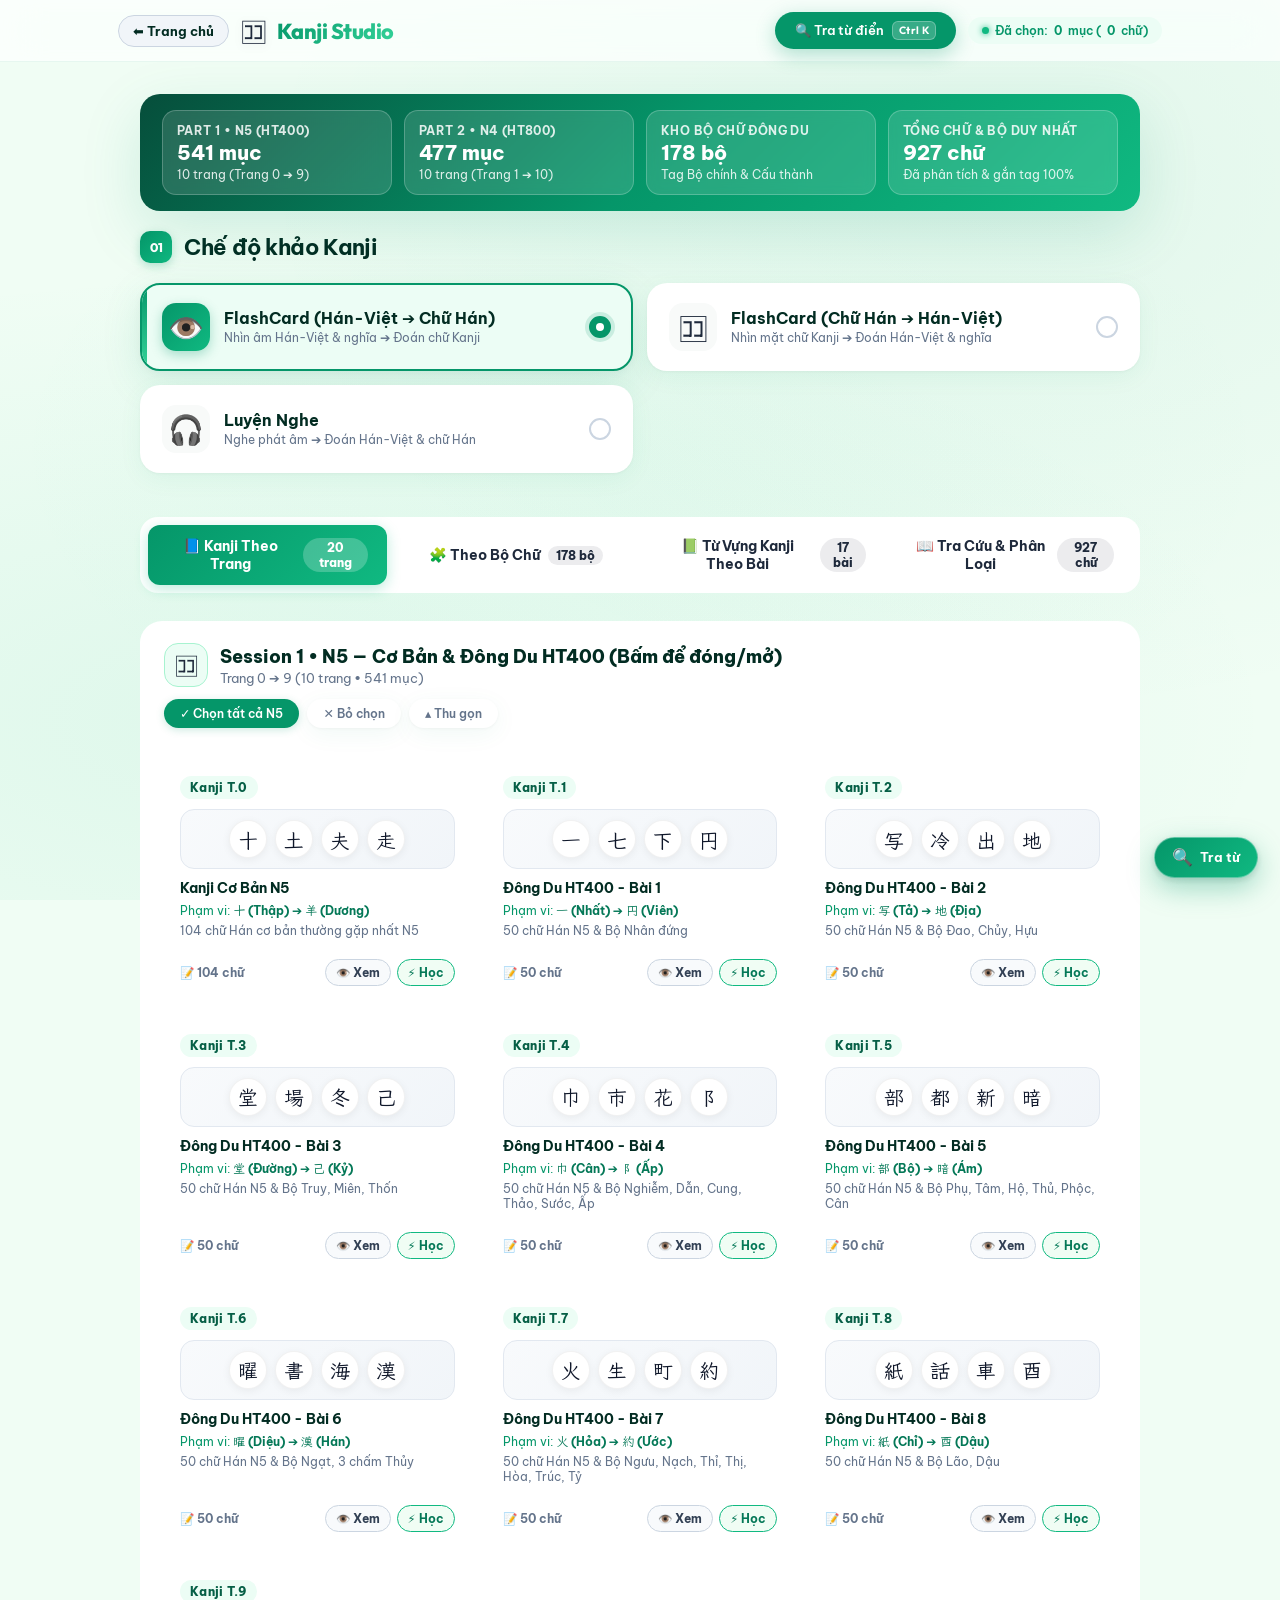
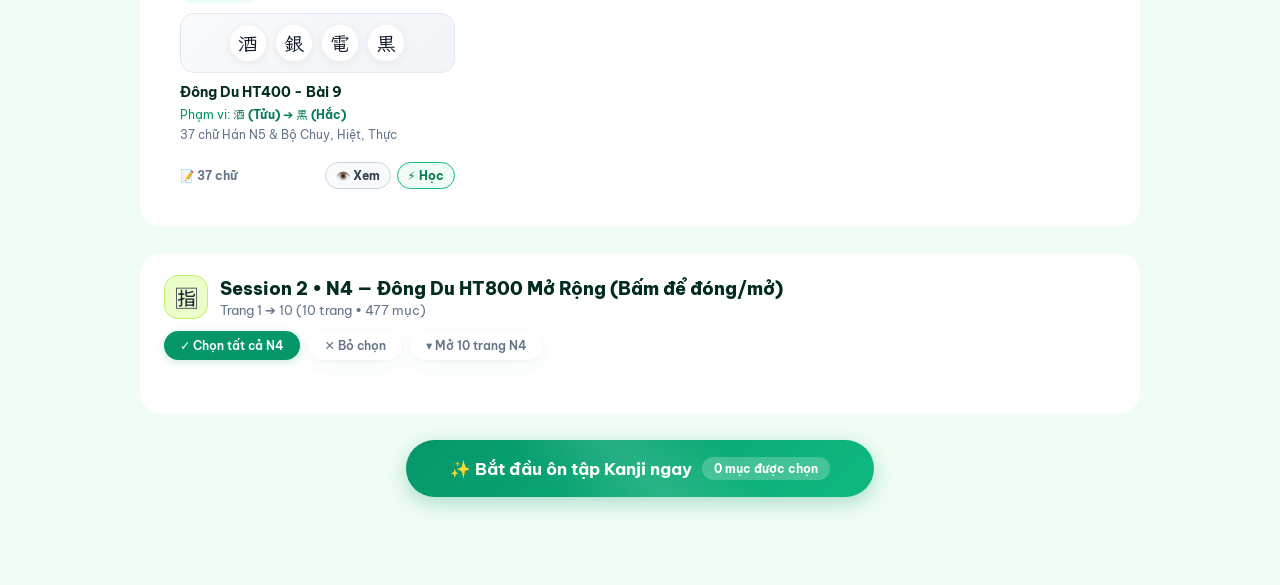
==== commit be412a8c: "feat: improve search bar" ====
--- a/kanji.html
+++ b/kanji.html
@@ -11,10 +11,36 @@
     <link href="https://fonts.googleapis.com/css2?family=Be+Vietnam+Pro:ital,wght@0,400;0,500;0,600;0,700;0,800;1,400&family=Klee+One:wght@400;600&family=Noto+Sans+JP:wght@400;500;700&family=Outfit:wght@500;600;700;800&display=swap" rel="stylesheet">
 
     <!-- Stylesheets -->
-    <link rel="stylesheet" href="css/style.css?v=20261118">
-    <link rel="stylesheet" href="css/kanji.css?v=20261118">
-
-    <!-- Kanji Data Files (N5 + N4 + Radical Tags) -->
+    <link rel="stylesheet" href="css/style.css?v=20261120">
+    <link rel="stylesheet" href="css/kanji.css?v=20261120">
+
+    <!-- Vocabulary & Kanji Data Files (Full Dictionary + Kanji N5/N4 + Radical Tags) -->
+    <script src="js/data/chuong1.js?v=20260903"></script>
+    <script src="js/data/chuong2.js?v=20260903"></script>
+    <script src="js/data/chuong3.js?v=20260903"></script>
+    <script src="js/data/chuong4.js?v=20260908"></script>
+    <script src="js/data/chuong5.js?v=20260908"></script>
+    <script src="js/data/chuong6.js?v=20260903"></script>
+    <script src="js/data/chuong7.js?v=20260903"></script>
+    <script src="js/data/chuong8.js?v=20260903"></script>
+    <script src="js/data/chuong9.js?v=20260903"></script>
+    <script src="js/data/chuong10.js?v=20260903"></script>
+    <script src="js/data/chuong11.js?v=20260903"></script>
+    <script src="js/data/chuong12.js?v=20260909"></script>
+    <script src="js/data/chuong13a.js?v=20260903"></script>
+    <script src="js/data/chuong13b.js?v=20260909"></script>
+    <script src="js/data/chuong15.js?v=20260903"></script>
+    <script src="js/data/chuong16.js?v=20260903"></script>
+    <script src="js/data/chuong17.js?v=20260914"></script>
+    <script src="js/data/chuong18.js?v=20260915"></script>
+    <script src="js/data/chuong19.js?v=20260917"></script>
+    <script src="js/data/chuong21.js?v=20261023"></script>
+    <script src="js/data/chuong22.js?v=20261023"></script>
+    <script src="js/data/chuong23.js?v=20261023"></script>
+    <script src="js/data/chuong24.js?v=20261023"></script>
+    <script src="js/data/chuong25.js?v=20261113"></script>
+    <script src="js/data/chuong26.js?v=20261113"></script>
+    <script src="js/data/dem.js?v=20260903"></script>
     <script src="js/data/kanji0.js?v=20260903"></script>
     <script src="js/data/kanji1.js?v=20260903"></script>
     <script src="js/data/kanji2.js?v=20260903"></script>
@@ -36,7 +62,9 @@
     <script src="js/data/kanji800_9.js?v=20261118"></script>
     <script src="js/data/kanji800_10.js?v=20261118"></script>
     <script src="js/data/kanji_lessons.js?v=20261116"></script>
-    <script src="js/data/chapters.js?v=20261119"></script>
+    <script src="js/data/kata.js?v=20261113"></script>
+    <script src="js/data/tha_dong_tu.js?v=20261116"></script>
+    <script src="js/data/chapters.js?v=20261119b"></script>
     <script src="js/data/kanji_radicals.js?v=20261118"></script>
 </head>
 <body>
@@ -52,8 +80,9 @@
             </div>
         </div>
         <div class="header-right">
-            <button type="button" class="nav-vocab-btn" onclick="switchKanjiTab('explorer')">
-                📖 Tra cứu Kanji &amp; Bộ
+            <button type="button" class="nav-vocab-btn" onmousedown="if (typeof captureVocabSearchSelection === 'function') captureVocabSearchSelection()" onclick="openVocabSummaryModal(event)" title="Tra cứu từ vựng &amp; Kanji nhanh mọi lúc (Ctrl + K hoặc /)">
+                <span>🔍 Tra từ điển</span>
+                <kbd class="nav-kbd-hint">Ctrl K</kbd>
             </button>
             <div class="header-status" id="kanji-selected-count-badge">
                 <span class="status-dot"></span> Đã chọn: <strong id="kanji-count-num">0</strong> mục (<strong id="kanji-char-count-num">0</strong> chữ)
@@ -334,7 +363,10 @@
         <div class="header-bar" id="flashcard-header">
             <button type="button" class="back-menu-btn" onclick="returnToMenu(event)">⬅ Menu Kanji</button>
             <div class="progress" id="progress">Câu 0/0</div>
-            <button type="button" id="star-btn" class="star-btn" onclick="toggleMark(event)" title="Đánh dấu câu này (Phím M)">☆</button>
+            <div class="flashcard-header-actions">
+                <button type="button" class="card-search-btn" onmousedown="event.stopPropagation(); if (typeof captureVocabSearchSelection === 'function') captureVocabSearchSelection()" ontouchstart="event.stopPropagation()" onclick="openVocabSummaryModal(event)" title="Tra nhanh từ vựng (Ctrl + K hoặc /)">🔍</button>
+                <button type="button" id="star-btn" class="star-btn" onclick="toggleMark(event)" title="Đánh dấu câu này (Phím M)">☆</button>
+            </div>
         </div>
 
         <div id="flashcard-content">
@@ -396,8 +428,9 @@
 
 <!-- Application Core Scripts -->
 <script src="js/audio.js?v=20260908"></script>
-<script src="js/study.js?v=20261118"></script>
-<script src="js/kanji-page.js?v=20261118"></script>
+<script src="js/study.js?v=20261120"></script>
+<script src="js/summary.js?v=20261120"></script>
+<script src="js/kanji-page.js?v=20261120"></script>
 
 </body>
 </html>
--- a/css/style.css
+++ b/css/style.css
@@ -1517,7 +1517,7 @@
     font-size: 0.85rem;
     font-weight: 600;
     box-shadow: 0 8px 30px rgba(0,0,0,0.2);
-    z-index: 2000;
+    z-index: 2500;
     opacity: 0;
     transition: all 0.35s cubic-bezier(0.68, -0.55, 0.265, 1.55);
     pointer-events: none;
@@ -3401,7 +3401,9 @@
 }
 
 .dict-chapter-select-wrap {
-    min-width: 220px;
+    flex: 0 1 250px;
+    min-width: 190px;
+    max-width: 260px;
 }
 
 .dict-chapter-select-wrap select {
@@ -3415,6 +3417,9 @@
     font-weight: 600;
     outline: none;
     cursor: pointer;
+    text-overflow: ellipsis;
+    overflow: hidden;
+    white-space: nowrap;
 }
 
 .dict-alphabet-bar,
@@ -3514,13 +3519,381 @@
     vertical-align: middle;
 }
 
-/* ── Responsive Adjustments for Compact Sessions ── */
+/* ── 18.8 Global Vocabulary Search Popup, Header Shortcut, Card Button & FAB ── */
+.nav-kbd-hint {
+    display: inline-flex;
+    align-items: center;
+    padding: 2px 6px;
+    margin-left: 2px;
+    border-radius: 6px;
+    background: rgba(255, 255, 255, 0.2);
+    border: 1px solid rgba(255, 255, 255, 0.28);
+    font-family: 'Outfit', var(--font-vietnamese);
+    font-size: 0.66rem;
+    font-weight: 700;
+    letter-spacing: 0.3px;
+    line-height: 1.2;
+    color: #ffffff;
+}
+
+.flashcard-header-actions {
+    display: inline-flex;
+    align-items: center;
+    gap: 8px;
+}
+
+.card-search-btn {
+    width: 36px;
+    height: 36px;
+    border-radius: 50%;
+    border: 1.5px solid #a7f3d0;
+    background: #ecfdf5;
+    color: var(--primary);
+    font-size: 0.98rem;
+    display: inline-flex;
+    align-items: center;
+    justify-content: center;
+    cursor: pointer;
+    transition: all 0.2s ease;
+    flex-shrink: 0;
+}
+
+.card-search-btn:hover {
+    background: var(--primary);
+    border-color: var(--primary);
+    color: #ffffff;
+    transform: translateY(-1px) scale(1.06);
+    box-shadow: 0 4px 12px rgba(5, 150, 105, 0.28);
+}
+
+.dict-session-launch-card {
+    cursor: pointer;
+    border-color: #a7f3d0;
+    background: linear-gradient(135deg, #ffffff 65%, #ecfdf5 100%);
+}
+
+.dict-session-launch-card:hover {
+    border-color: #059669;
+    box-shadow: 0 8px 24px rgba(5, 150, 105, 0.14);
+}
+
+.dict-launch-pill {
+    display: inline-flex;
+    align-items: center;
+    gap: 6px;
+    padding: 7px 14px;
+    border-radius: var(--radius-pill);
+    background: linear-gradient(135deg, #059669, #10b981);
+    color: #ffffff;
+    font-size: 0.76rem;
+    font-weight: 700;
+    white-space: nowrap;
+    box-shadow: 0 3px 10px rgba(5, 150, 105, 0.25);
+    transition: transform 0.2s ease, box-shadow 0.2s ease;
+}
+
+.dict-session-launch-card:hover .dict-launch-pill {
+    transform: translateY(-1px);
+    box-shadow: 0 5px 14px rgba(5, 150, 105, 0.34);
+}
+
+/* Universal Search Popup Modal Overlay */
+.vocab-popup-overlay {
+    z-index: 1500;
+    padding: 18px;
+    background: rgba(2, 44, 34, 0.42);
+    backdrop-filter: blur(7px);
+    -webkit-backdrop-filter: blur(7px);
+}
+
+.vocab-popup-overlay.is-fullscreen {
+    padding: 10px;
+}
+
+.vocab-popup-card {
+    max-width: 1080px;
+    width: 100%;
+    height: min(88vh, 840px);
+    max-height: calc(100vh - 36px);
+    border-radius: 22px;
+    border: 1.5px solid #a7f3d0;
+    background: #ffffff;
+    overflow: hidden;
+    display: flex;
+    flex-direction: column;
+    box-shadow: 0 28px 80px rgba(2, 44, 34, 0.28), 0 6px 20px rgba(5, 150, 105, 0.12);
+    transition: max-width 0.22s ease, height 0.22s ease, border-radius 0.22s ease;
+}
+
+.vocab-popup-card.is-fullscreen {
+    max-width: 100%;
+    width: 100%;
+    height: calc(100vh - 20px);
+    max-height: calc(100vh - 20px);
+    border-radius: 16px;
+}
+
+.vocab-popup-header {
+    padding: 14px 20px;
+    display: flex;
+    align-items: center;
+    justify-content: space-between;
+    gap: 12px;
+    background: linear-gradient(135deg, #f0fdf4 0%, #ffffff 70%);
+    border-bottom: 1px solid #d1fae5;
+    flex-shrink: 0;
+}
+
+.vocab-popup-icon {
+    width: 40px;
+    height: 40px;
+    font-size: 1.25rem;
+    border-radius: 12px;
+    background: #d1fae5;
+    border: 1px solid #a7f3d0;
+    flex-shrink: 0;
+}
+
+.vocab-popup-header .modal-heading {
+    font-size: 1.08rem;
+    line-height: 1.25;
+}
+
+.vocab-popup-header .modal-subheading {
+    font-size: 0.74rem;
+    margin-top: 1px;
+}
+
+.vocab-popup-header-actions {
+    display: inline-flex;
+    align-items: center;
+    gap: 8px;
+    flex-shrink: 0;
+}
+
+.vocab-popup-controls {
+    padding: 12px 20px 10px;
+    display: flex;
+    flex-direction: column;
+    gap: 9px;
+    background: #ffffff;
+    border-bottom: 1px solid #e2f5ec;
+    flex-shrink: 0;
+}
+
+.vocab-popup-table-wrap {
+    flex: 1;
+    min-height: 0;
+    overflow-y: auto;
+    background: #ffffff;
+}
+
+.vocab-popup-table-wrap .vocab-data-table th {
+    padding: 11px 16px;
+    background: #f8faf9;
+    border-bottom: 1.5px solid #d1fae5;
+}
+
+.vocab-popup-table-wrap .vocab-data-table td {
+    padding: 11px 16px;
+}
+
+.vocab-reset-filter-btn {
+    margin-top: 14px;
+    padding: 8px 16px;
+    background: #ecfdf5;
+    border: 1px solid #6ee7b7;
+    color: #047857;
+    font-weight: 700;
+}
+
+.vocab-reset-filter-btn:hover {
+    background: #059669;
+    border-color: #059669;
+    color: #ffffff;
+}
+
+/* Global Floating Quick-Search Action Button (FAB) */
+.global-search-fab {
+    position: fixed;
+    right: 22px;
+    bottom: 22px;
+    z-index: 1200;
+    display: inline-flex;
+    align-items: center;
+    gap: 7px;
+    padding: 11px 17px;
+    border-radius: var(--radius-pill);
+    border: 1.5px solid rgba(255, 255, 255, 0.35);
+    background: linear-gradient(135deg, #059669 0%, #10b981 100%);
+    color: #ffffff;
+    font-family: var(--font-vietnamese);
+    font-size: 0.84rem;
+    font-weight: 700;
+    cursor: pointer;
+    box-shadow: 0 10px 28px rgba(5, 150, 105, 0.35), 0 2px 6px rgba(2, 44, 34, 0.14);
+    transition: transform 0.22s cubic-bezier(0.22, 1, 0.36, 1), box-shadow 0.22s ease, opacity 0.2s ease;
+}
+
+.global-search-fab:hover {
+    transform: translateY(-2px) scale(1.03);
+    box-shadow: 0 14px 34px rgba(5, 150, 105, 0.45), 0 4px 10px rgba(2, 44, 34, 0.16);
+}
+
+.global-search-fab:active {
+    transform: translateY(0) scale(0.97);
+}
+
+.global-search-fab.is-hidden {
+    opacity: 0;
+    pointer-events: none;
+    transform: scale(0.85) translateY(10px);
+}
+
+.gsf-icon {
+    font-size: 1.05rem;
+    line-height: 1;
+}
+
+.gsf-label {
+    line-height: 1;
+}
+
+/* ── Responsive Adjustments for Compact Sessions & Universal Search Popup ── */
 @media (max-width: 860px) {
     .mode-grid-compact {
         grid-template-columns: repeat(2, 1fr);
     }
     .subsessions-grid-3 {
         grid-template-columns: 1fr;
+    }
+    .nav-kbd-hint {
+        display: none;
+    }
+}
+
+@media (max-width: 680px) {
+    .vocab-popup-overlay {
+        padding: 8px;
+    }
+    .vocab-popup-card {
+        height: calc(100dvh - 16px);
+        max-height: calc(100dvh - 16px);
+        border-radius: 18px;
+    }
+    .vocab-popup-header {
+        padding: 11px 14px;
+    }
+    .vocab-popup-icon {
+        width: 34px;
+        height: 34px;
+        font-size: 1.05rem;
+    }
+    .vocab-popup-header .modal-heading {
+        font-size: 0.96rem;
+    }
+    .vocab-popup-header .modal-subheading {
+        display: none;
+    }
+    .vocab-popup-header-actions .dict-fs-btn {
+        display: none;
+    }
+    .vocab-popup-controls {
+        padding: 10px 12px 8px;
+        gap: 7px;
+    }
+    .dict-search-box {
+        min-width: 100%;
+    }
+    .dict-precision-switch {
+        width: 100%;
+        justify-content: stretch;
+    }
+    .dict-prec-btn {
+        flex: 1;
+        text-align: center;
+    }
+    .dict-order-tabs-bar {
+        padding: 6px 8px;
+        gap: 7px;
+    }
+    .dict-order-tabs {
+        width: 100%;
+        flex-wrap: nowrap;
+        overflow-x: auto;
+        scrollbar-width: none;
+        -webkit-overflow-scrolling: touch;
+    }
+    .dict-order-tabs::-webkit-scrollbar,
+    .dict-alphabet-bar::-webkit-scrollbar,
+    .dict-subkana-bar::-webkit-scrollbar {
+        display: none;
+        height: 0;
+    }
+    .dict-order-tab {
+        white-space: nowrap;
+        flex-shrink: 0;
+        padding: 5px 10px;
+        font-size: 0.72rem;
+    }
+    .dict-chapter-select-wrap {
+        width: 100%;
+        min-width: 0;
+        max-width: 100%;
+        flex: 1 1 100%;
+    }
+    .dict-alphabet-bar,
+    .dict-subkana-bar {
+        flex-wrap: nowrap;
+        overflow-x: auto;
+        scrollbar-width: none;
+        padding: 6px 8px;
+        -webkit-overflow-scrolling: touch;
+    }
+    .dict-idx-pill {
+        flex-shrink: 0;
+    }
+    .dict-actions-strip {
+        gap: 6px;
+    }
+    .dict-actions-strip .toolbar-actions {
+        display: flex;
+        width: 100%;
+        justify-content: flex-start;
+        margin-left: 0;
+        flex-wrap: nowrap;
+        gap: 6px;
+        overflow-x: auto;
+        scrollbar-width: none;
+    }
+    .dict-actions-strip .toolbar-actions::-webkit-scrollbar {
+        display: none;
+        height: 0;
+    }
+    .dict-actions-strip .btn-md-export,
+    .dict-actions-strip .btn-md-copy {
+        padding: 6px 10px;
+        font-size: 0.71rem;
+        flex-shrink: 0;
+    }
+    .vocab-popup-table-wrap .vocab-data-table th:first-child,
+    .vocab-popup-table-wrap .vocab-data-table td.td-index {
+        display: none;
+    }
+    .vocab-popup-table-wrap .vocab-data-table th,
+    .vocab-popup-table-wrap .vocab-data-table td {
+        padding: 9px 10px;
+    }
+    .global-search-fab {
+        right: 14px;
+        bottom: 14px;
+        padding: 12px;
+        width: 48px;
+        height: 48px;
+        justify-content: center;
+    }
+    .global-search-fab .gsf-label {
+        display: none;
     }
 }
 
